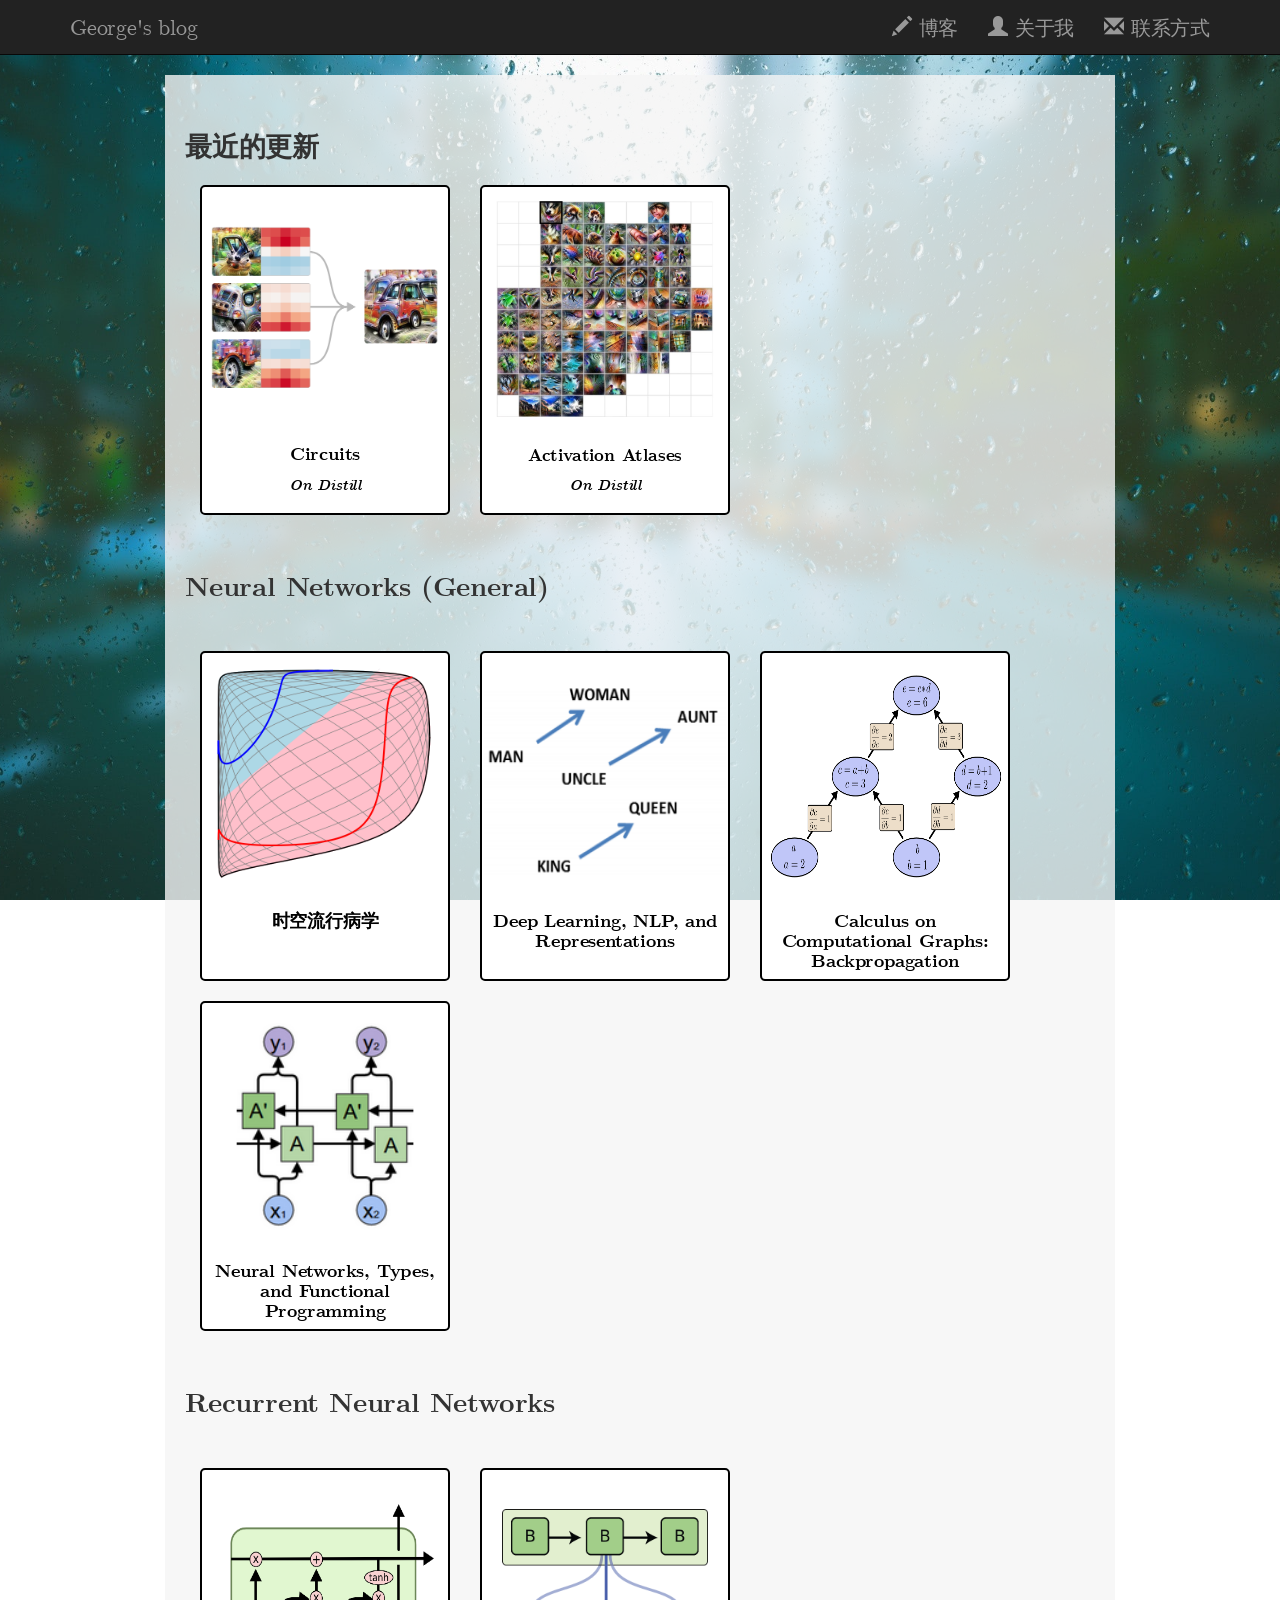
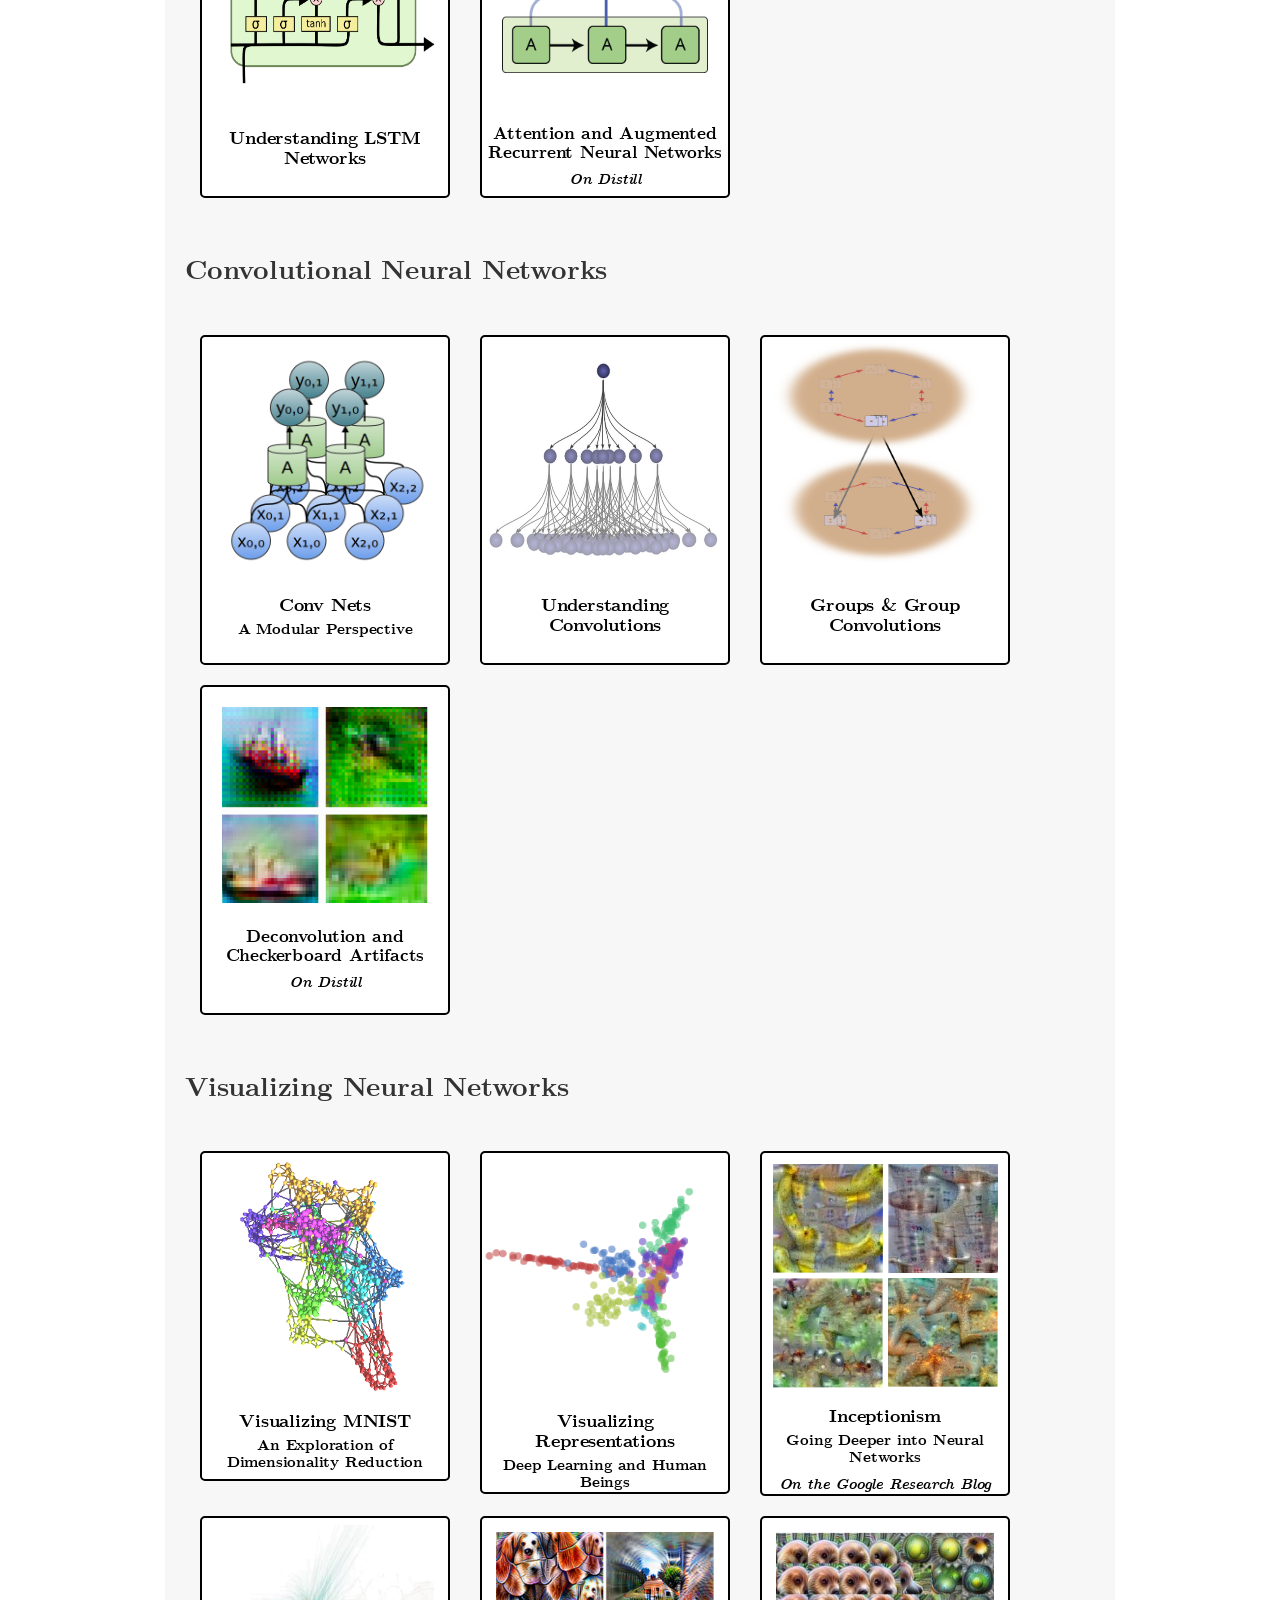
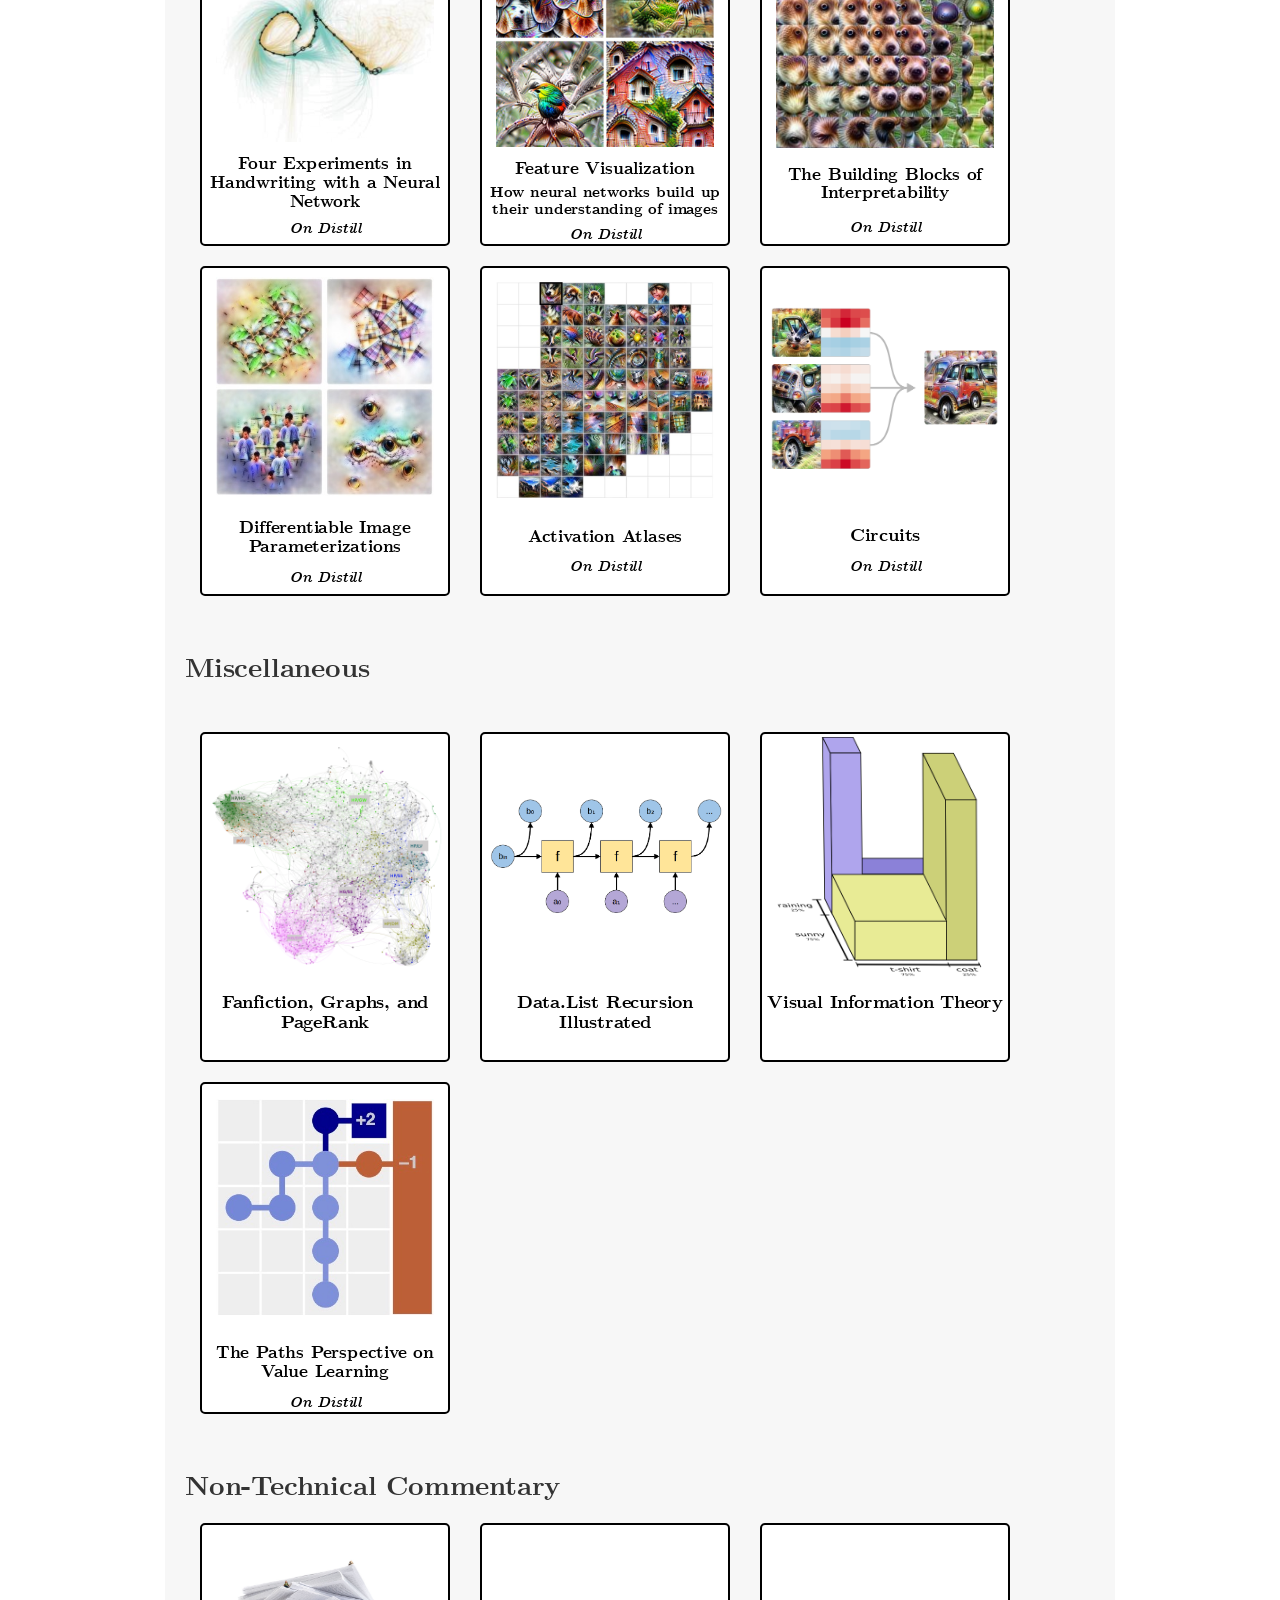
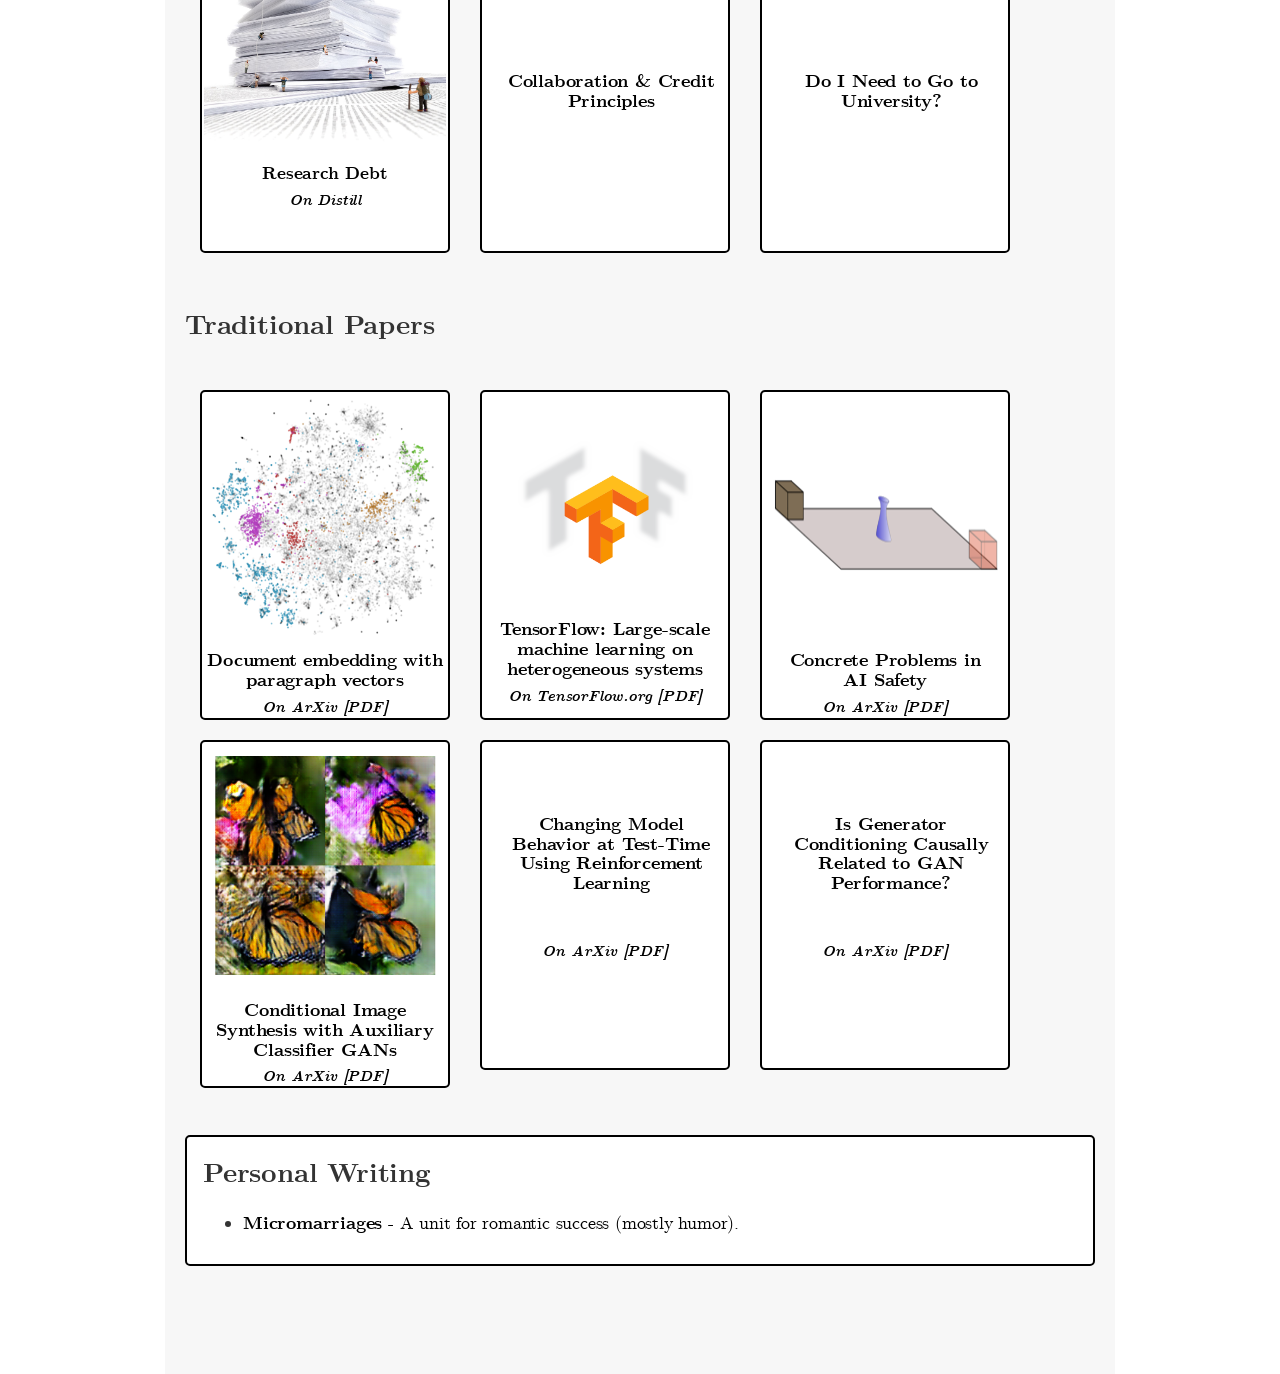
==== index.html @ d7d279f4 "init" ====
<?xml version="1.0" encoding="UTF-8" ?>
<!DOCTYPE html PUBLIC "-//W3C//DTD XHTML 1.0 Strict//EN" "http://www.w3.org/TR/xhtml1/DTD/xhtml1-strict.dtd">
<html xmlns="http://www.w3.org/1999/xhtml" xml:lang="en" lang="en">

    <head>
        <meta http-equiv="Content-Type" content="text/html; charset=UTF-8" />
        <title>Home - George's blog</title>

        <link rel="stylesheet" href="./fonts/Serif/cmun-serif.css" />
        <link rel="stylesheet" href="./fonts/Serif-Slanted/cmun-serif-slanted.css" />

        <!--BOOTSTRAP-->
        <link href="./bootstrap/css/bootstrap.min.css" rel="stylesheet">
        <!--mobile first-->
        <meta name="viewport" content="width=device-width, initial-scale=1.0">

        <!--removed html from url but still is html-->
        <meta http-equiv="Content-Type" content="text/html; charset=UTF-8" />

        <!--font awesome-->
        <link href="//netdna.bootstrapcdn.com/font-awesome/4.0.3/css/font-awesome.css" rel="stylesheet">

        <!--fonts: allan & cardo-->
        <link href="http://fonts.googleapis.com/css?family=Droid+Serif" rel="stylesheet" type="text/css">
        <link href="http://fonts.googleapis.com/css?family=Droid+Sans" rel="stylesheet" type="text/css">

        <link href="./css/sticky-footer-navbar.css" rel="stylesheet">

        <link href="./css/default.css" rel="stylesheet">
        <link href="./css/index.css" rel="stylesheet">

        <link href="./css/inlineDisqussions.css" rel="stylesheet">

        <!--Highlight-->
        <link href="./highlight/styles/github.css" rel="stylesheet">

        <link href="./favicon.ico" rel="shortcut icon" />

<script>
  (function(i,s,o,g,r,a,m){i['GoogleAnalyticsObject']=r;i[r]=i[r]||function(){
  (i[r].q=i[r].q||[]).push(arguments)},i[r].l=1*new Date();a=s.createElement(o),
  m=s.getElementsByTagName(o)[0];a.async=1;a.src=g;m.parentNode.insertBefore(a,m)
  })(window,document,'script','//www.google-analytics.com/analytics.js','ga');

  ga('create', 'UA-49811703-1', 'gxiu.github.io');
  ga('require', 'linkid', 'linkid.js');
  ga('require', 'displayfeatures');
  ga('send', 'pageview');

</script>


        <script type="text/javascript" src="http://cdn.mathjax.org/mathjax/latest/MathJax.js?config=TeX-AMS-MML_HTMLorMML"></script>

    </head>

    <body>
        <div id="wrap">
            <nav class="navbar navbar-inverse navbar-static-top" role="navigation">
                <div class="container">
                    <!--Toggle header for mobile-->
                    <div class="navbar-header">
                        <button type="button" class="navbar-toggle" data-toggle="collapse" data-target=".navbar-collapse">
                            <span class="sr-only">Toggle navigation</span>
                            <span class="icon-bar"></span>
                            <span class="icon-bar"></span>
                            <span class="icon-bar"></span>
                        </button>
                        <a class="navbar-brand active" href="./" id="home">George's blog</a>
                    </div>
                    <!--normal header-->
                    <div class="navbar-collapse collapse">
                        <ul class="nav navbar-nav navbar-right">
                            <li><a href="./"><span class="glyphicon glyphicon-pencil"></span>  博客</a></li>
                            <li><a href="./about.html"><span class="glyphicon glyphicon-user"></span>  关于我</a></li>
                            <li><a href="./contact.html"><span class="glyphicon glyphicon-envelope"></span>  联系方式</a></li>
                        </ul>
                    </div><!--/.nav-collapse -->
                </div>
            </nav>


            <div class="container">
                <div class="col-sm-10 col-sm-offset-1" id="indexwrapper">


<style>
</style>


<h2>最近的更新</h2>

<a href="https://distill.pub/2020/circuits/zoom-in/">
    <div class="post">
    <img style="width:94%; height: 94%; margin-left: 3%; margin-top: 15%; margin-bottom: 15%;" src="images/post-covers/circuits.png">
    <h3 style="margin-top:16px; font-size:100%;">Circuits</h3>
    <h4 style="margin-top:12px;"><i>On Distill</i></h4>
    </div>
</a>

<a href="https://distill.pub/2019/activation-atlas/">
    <div class="post">
    <img style="width:90%; height: 90%; margin-left: 5%; margin-top: 5%; margin-bottom: 5%;" src="images/post-covers/atlas.png">
    <h3 style="margin-top:16px; font-size:95%;">Activation Atlases</h3>
    <h4 style="margin-top:12px;"><i>On Distill</i></h4>
    </div>
</a>


<br style="clear:left;">

<h2>Neural Networks (General)</h2>

<br>

<a href="posts/2014-03-NN-Manifolds-Topology/">
<div class="post">
<img src="images/post-covers/topology.png">
<h3>时空流行病学</h3>
</div>
</a>

<a href="posts/2014-07-NLP-RNNs-Representations/">
<div class="post">
<img style="padding-top: 30px; padding-bottom:15px;" src="posts/2014-07-NLP-RNNs-Representations/img/Mikolov-GenderVecs.png">
<h3>Deep Learning, NLP, and Representations</h3>
</div>
</a>

<a href="posts/2015-08-Backprop/">
<div class="post">
<img style="padding:5px; padding-top: 20px; padding-bottom:20px;" src="images/post-covers/backprop.png">
<h3>Calculus on Computational Graphs: Backpropagation</h3>
</div>
</a>

<a href="posts/2015-09-NN-Types-FP/">
<div class="post">
<img  src="images/post-covers/nn_fp.png">
<h3>Neural Networks, Types, and Functional Programming</h3>
</div>
</a>

<br style="clear:left;">



<h2>Recurrent Neural Networks</h2>

<br>

<a href="posts/2015-08-Understanding-LSTMs/">
<div class="post">
<img style="padding-top: 10px; padding-bottom:10px;"  src="images/post-covers/lstm.png">
<h3>Understanding LSTM Networks</h3>
</div>
</a>

<a href="http://distill.pub/2016/augmented-rnns/">
<div class="post">
<img style="width:85%; height: 85%; margin-left: 7.5%; margin-top: 15%; margin-bottom: 21%;" src="images/post-covers/attention.png">
<h3 style="margin-top:0px; font-size:95%;">Attention and Augmented Recurrent Neural Networks</h3>
<h4 style="margin-top:8px;"><i>On Distill</i></h4>
</div>
</a>

<br style="clear:left;">



<h2>Convolutional Neural Networks</h2>

<br>

<a href="posts/2014-07-Conv-Nets-Modular/">
<div class="post">
<img style="padding: 8px;" src="posts/2014-07-Conv-Nets-Modular/img/fig.png">
<h3>Conv Nets</h3> <h4>A Modular Perspective</h4>
</div>
</a>

<a href="posts/2014-07-Understanding-Convolutions/">
<div class="post">
<img style="padding: 3px; padding-top: 25px; padding-bottom:25px;"  src="posts/2014-07-Understanding-Convolutions/img/fig.png">
<h3>Understanding Convolutions</h3>
</div>
</a>


<a href="posts/2014-12-Groups-Convolution/">
<div class="post">
<img src="posts/2014-12-Groups-Convolution/img/fig.png">
<h3>Groups &amp; Group Convolutions</h3>
</div>
</a>

<a href="http://distill.pub/2016/deconv-checkerboard/">
<div class="post">
<img style="width:85%; height: 85%; margin-left: 7.5%; margin-top: 7.5%; margin-bottom: 10%;" src="images/post-covers/upsample.png">
<h3 style="margin-top:0px; font-size:95%;">Deconvolution and Checkerboard Artifacts</h3>
<h4 style="margin-top:8px;"><i>On Distill</i></h4>
</div>
</a>

<br style="clear:left;">


<h2>Visualizing Neural Networks</h2>

<br>

<a href="posts/2014-10-Visualizing-MNIST/">
<div class="post">
<img src="posts/2014-10-Visualizing-MNIST/img/fig.png">
<h3>Visualizing MNIST</h3>
<h4>An Exploration of Dimensionality Reduction</h4>
</div>
</a>

<a href="posts/2015-01-Visualizing-Representations/">
<div class="post">
<img src="posts/2015-01-Visualizing-Representations/img/fig.png">
<h3>Visualizing Representations</h3>
<h4>Deep Learning and Human Beings</h4>
</div>
</a>

<a href="http://googleresearch.blogspot.com/2015/06/inceptionism-going-deeper-into-neural.html">
<div class="post">
<img src="images/post-covers/inceptionism.png">
<h3 style="margin-top:0px;">Inceptionism</h3>
<h4>Going Deeper into Neural Networks</h4>
<h4 style="margin-top:10px;"><i>On the Google Research Blog</i></h4>
</div>
</a>

<a href="https://distill.pub/2016/handwriting/">
<div class="post">
<img style="width:90%; height: 85%; margin-left: 5%; margin-top: 2%; margin-bottom: 5%;" src="images/post-covers/handwriting.png">
<h3 style="margin-top:0px; font-size:95%;">Four Experiments in Handwriting with a Neural Network</h3>
<h4 style="margin-top:8px;"><i>On Distill</i></h4>
</div>
</a>

<a href="https://distill.pub/2017/feature-visualization/">
<div class="post">
<img style="width:90%; height: 90%; margin-left: 5%; margin-top: 5%; margin-bottom: 5%;" src="images/post-covers/feature-visualization.png">
<h3 style="margin-top:0px; font-size:95%;">Feature Visualization</h3>
<h4>How neural networks build up their understanding of images</h4>
<h4 style="margin-top:8px;"><i>On Distill</i></h4>
</div>
</a>

<a href="https://distill.pub/2018/building-blocks/">
<div class="post">
<img style="width:90%; height: 90%; margin-left: 5%; margin-top: 5%; margin-bottom: 5%;" src="images/post-covers/building_blocks.png">
<h3 style="margin-top:4px; font-size:95%;">The Building Blocks of Interpretability</h3>
<h4 style="margin-top:16px;"><i>On Distill</i></h4>
</div>
</a>


<a href="https://distill.pub/2018/differentiable-parameterizations/">
    <div class="post">
    <img style="width:90%; height: 90%; margin-left: 5%; margin-top: 3%; margin-bottom: 3%;" src="images/post-covers/diffparams.jpg">
    <h3 style="margin-top:14px; font-size:95%;">Differentiable Image Parameterizations</h3>
    <h4 style="margin-top:12px;"><i>On Distill</i></h4>
    </div>
</a>

<a href="https://distill.pub/2019/activation-atlas/">
<div class="post">
<img style="width:90%; height: 90%; margin-left: 5%; margin-top: 5%; margin-bottom: 5%;" src="images/post-covers/atlas.png">
<h3 style="margin-top:16px; font-size:95%;">Activation Atlases</h3>
<h4 style="margin-top:12px;"><i>On Distill</i></h4>
</div>
</a>

<a href="https://distill.pub/2020/circuits/zoom-in/">
    <div class="post">
    <img style="width:94%; height: 94%; margin-left: 3%; margin-top: 15%; margin-bottom: 15%;" src="images/post-covers/circuits.png">
    <h3 style="margin-top:16px; font-size:100%;">Circuits</h3>
    <h4 style="margin-top:12px;"><i>On Distill</i></h4>
    </div>
</a>



<br style="clear:left;">

<h2>Miscellaneous</h2>

<br>
<!--
<a href="https://christopherolah.wordpress.com/2011/08/08/the-real-3d-mandelbrot-set/">
<div class="post">
<img src="images/post-covers/mandelbrot.png">
<h3>The Real 3D Mandelbrot Set</h3>
<h4 style="margin-top:10px;"><i>On my old blog</i></h4>
</div>
</a>
-->

<a href="posts/2014-07-FFN-Graphs-Vis/">
<div class="post">
<img src="posts/2014-07-FFN-Graphs-Vis/img/graph-HP-ships-labeled.png">
<h3>Fanfiction, Graphs, and PageRank</h3>
</div>
</a>

<a href="posts/2015-02-DataList-Illustrated/">
<div class="post">
<img src="images/post-covers/DataList.png">
<h3>Data.List Recursion Illustrated</h3>
</div>
</a>

<a href="posts/2015-09-Visual-Information/">
<div class="post">
<img src="images/post-covers/entropy.png">
<h3>Visual Information Theory</h3>
</div>
</a>


<a href="https://distill.pub/2019/paths-perspective-on-value-learning/">
    <div class="post">
    <img style="width:90%; height: 90%; margin-left: 5%; margin-top: 5%; margin-bottom: 5%;" src="images/post-covers/td-paths.jpg">
    <h3 style="margin-top:16px; font-size:95%;">The Paths Perspective on Value Learning</h3>
    <h4 style="margin-top:12px;"><i>On Distill</i></h4>
    </div>
</a>

<br style="clear:left;">

<h2>Non-Technical Commentary</h2>

<a href="https://distill.pub/2017/research-debt/">
<div class="post">
<img style="width:100%; height: 100%; margin-left: 0%; margin-top: 8%; margin-bottom: 8%;" src="images/post-covers/research-debt.png">
<h3 style="margin-top:0px; font-size:95%;">Research Debt</h3>
<h4 style="margin-top:8px;"><i>On Distill</i></h4>
</div>
</a>

<a href="posts/2019-05-Collaboration/">
<div class="post">
<h3 style="margin-top:60%; margin-bottom:20%; margin-left:10%; margin-right:5%;">Collaboration & Credit Principles</h3>
</div>
</a>

<a href="posts/2020-05-University/">
<div class="post">
<h3 style="margin-top:60%; margin-bottom:20%; margin-left:10%; margin-right:5%;">Do I Need to Go to University?</h3>
</div>
</a>

<br style="clear:left;">

<h2>Traditional Papers</h2>

<br>


<a href="https://arxiv.org/pdf/1507.07998.pdf">
<div class="post">
<img style="padding: 3%; padding-bottom: 0px;" src="images/post-covers/parvecs.png">
<h3>Document embedding with paragraph vectors</h3>
<h4 style="margin-top:8px;"><i>On ArXiv [PDF]</i></h4>
</div>
</a>

<a href="http://download.tensorflow.org/paper/whitepaper2015.pdf">
<div class="post">
<img style="padding-top: 20%; padding-bottom:15%; height:85%; width: 85%; margin-left: 7.5%;"  src="images/post-covers/tensorflow.png">
<h3>TensorFlow: Large-scale machine learning on heterogeneous systems</h3>
<h4 style="margin-top:8px;"><i>On TensorFlow.org [PDF]</i></h4>
</div>
</a>

<a href="https://arxiv.org/pdf/1606.06565.pdf">
<div class="post">
<img style="padding-top: 30%; padding-bottom:20%;"  src="images/post-covers/safety.png">
<h3>Concrete Problems in<br> AI Safety</h3>
<h4 style="margin-top:8px;"><i>On ArXiv [PDF]</i></h4>
</div>
</a>


<a href="https://arxiv.org/pdf/1610.09585.pdf">
<div class="post">
<img style="padding: 5%"  src="images/post-covers/acgan.png">
<h3>Conditional Image Synthesis with Auxiliary Classifier GANs</h3>
<h4 style="margin-top:8px;"><i>On ArXiv [PDF]</i></h4>
</div>
</a>


<a href="https://arxiv.org/pdf/1702.07780.pdf">
<div class="post">
<h3 style="margin-top:30%; margin-bottom:20%; margin-left:10%; margin-right:5%;">Changing Model Behavior at Test-Time Using Reinforcement Learning</h3>
<h4 style="margin-top:8px;"><i>On ArXiv [PDF]</i></h4>
</div>
</a>

<a href="https://arxiv.org/pdf/1802.08768.pdf">
<div class="post">
<h3 style="margin-top:30%; margin-bottom:20%; margin-left:10%; margin-right:5%;">Is Generator Conditioning Causally Related to GAN Performance?</h3>
<h4 style="margin-top:8px;"><i>On ArXiv [PDF]</i></h4>
</div>
</a>



<br style="clear:left;">



<br>

<div style="background: #FFF; border-radius: 5px; width: 100%; border: 2px solid black; padding: 16px;">
<h2 style="margin-top: 8px;">Personal Writing</h2>
<ul>
  <li><a href="personal/micromarriages/"><b>Micromarriages</b> - A unit for romantic success (mostly humor).</a></li>
</ul>

</div>

<br>
<br>

<!--<p style="font-weight: bold; font-size: 150%;"><a href="./archive.html">See the complete list of posts.</a> -->

<br>
<br>

                </div>
            </div>

    <!-- jQuery-->
    <script src="https://ajax.googleapis.com/ajax/libs/jquery/1.11.0/jquery.min.js"></script>
    <script src="http://code.jquery.com/jquery-1.10.1.min.js"></script>

    <script src="./bootstrap/js/bootstrap.min.js"></script>

    <script src="./highlight/highlight.pack.js"></script>
    <script>hljs.initHighlightingOnLoad();</script>

    <script src="./js/footnotes.js"></script>

    <script src="./js/inlineDisqussions.js"></script>

    <noscript>Enable JavaScript for footnotes, Disqus comments, and other cool stuff.</noscript>

    </body>

</html>
---- fonts/Serif/cmun-serif.css ----
@font-face{font-family:'CMS';src:url('cmunrm.eot');src:url('cmunrm.eot?#iefix') format('embedded-opentype'), url('cmunrm.woff') format('woff'), url('cmunrm.ttf') format('truetype'), url('cmunrm.svg#cmunrm') format('svg');font-weight:normal;font-style:normal}@font-face{font-family:'CMS';src:url('cmunbx.eot');src:url('cmunbx.eot?#iefix') format('embedded-opentype'), url('cmunbx.woff') format('woff'), url('cmunbx.ttf') format('truetype'), url('cmunbx.svg#cmunbx') format('svg');font-weight:bold;font-style:normal}@font-face{font-family:'CMS';src:url('cmunti.eot');src:url('cmunti.eot?#iefix') format('embedded-opentype'), url('cmunti.woff') format('woff'), url('cmunti.ttf') format('truetype'), url('cmunti.svg#cmunti') format('svg');font-weight:normal;font-style:italic}@font-face{font-family:'CMS';src:url('cmunbi.eot');src:url('cmunbi.eot?#iefix') format('embedded-opentype'), url('cmunbi.woff') format('woff'), url('cmunbi.ttf') format('truetype'), url('cmunbi.svg#cmunbi') format('svg');font-weight:bold;font-style:italic}
---- fonts/Serif-Slanted/cmun-serif-slanted.css ----
@font-face {
	font-family: 'CMSS';
	src: url('cmunsl.eot');
	src: url('cmunsl.eot?#iefix') format('embedded-opentype'),
		 url('cmunsl.woff') format('woff'),
		 url('cmunsl.ttf') format('truetype'),
		 url('cmunsl.svg#cmunsl') format('svg');
	font-weight: normal;
	font-style: normal;
}


@font-face {
	font-family: 'CMSS';
	src: url('cmunbl.eot');
	src: url('cmunbl.eot?#iefix') format('embedded-opentype'),
		 url('cmunbl.woff') format('woff'),
		 url('cmunbl.ttf') format('truetype'),
		 url('cmunbl.svg#cmunbl') format('svg');
	font-weight: bold;
	font-style: normal;
}
---- css/sticky-footer-navbar.css ----
html{position:relative;min-height:100%}body{margin-bottom:0px}#wrap{min-height:100%;height:auto;height:100%;margin:0 auto 0;padding:0 0 90px}#footer{position:absolute;left:0;bottom:0;width:100%;height:90px;background-color:rgb(245,245,245);font-family:'CMS', 'Droid Sans', Helvetica, Arial, sans-serif;font-size:90%;text-align:right}body > .container{padding:90px 15px 0}#footer > .container{padding:20px}code{font-size:80%}#home{margin-top:4px;font-size:22px}
---- css/default.css ----
body{font-family:'CMS', 'Droid Sans', Helvetica, Arial, sans-serif;font-size:18px;letter-spacing:-0.02rem;line-height:1.5;text-align:left}@media only screen and (min-width:768px){body{text-align:justify}}h1{font-family:'CMS', 'Droid Serif', Georgia, Times, serif;font-size:300%;line-height:65px;text-align:left}h2{font-size:150%;font-weight:bold;text-align:left;margin-top:40px;margin-bottom:20px}h3{font-size:115%;font-weight:bold;text-align:left;margin-top:30px;margin-bottom:20px}h4{font-weight:bold;text-align:left;margin-top:30px;margin-bottom:10px}div.info{color:#555;font-style:italic}#full-screen-background-image{z-index:-999;min-height:100%;min-width:1024px;width:100%;height:auto;position:fixed;top:0;left:0}blockquote{background:rgb(245,245,245) url("../images/quoteblock.png") no-repeat left top;font-family:'CMSS';margin-left:18px;font-size:18px;padding:6px 20px 6px 54px;-moz-border-radius:10px;-webkit-border-radius:10px;border-radius:10px}pre{margin-left:18px;-moz-border-radius:10px;-webkit-border-radius:10px;border-radius:10px;border:none;white-space:pre-wrap;white-space:-moz-pre-wrap !important;white-space:-pre-wrap;white-space:-o-pre-wrap;word-wrap:break-word}a:link{color:rgb(109,109,109)}a:visited{color:rgb(109,109,109)}a:hover{color:rgb(109,109,109)}a:active{color:rgb(109,109,109)}nav{font-size:20px}#footnotediv{font-size:90%;color:#5f5f5f;background-color:white;padding:3px 12px;border:1px solid #CDBBB5;box-shadow:#555 0 0 10px;-webkit-box-shadow:#555 0 0 10px;-moz-box-shadow:0 0 10px #555;text-align:left}.footnotes{text-align:left}.centerimgcontainer{width:350px;height:auto;margin:30px auto 0px;display:block}.bigcenterimgcontainer{width:70%;height:auto;margin:30px auto;display:block}.floatrightimgcontainer{width:200px;height:auto;margin:0px 0px 30px 30px;float:right}.spaceafterimg{display:block;height:12px}img{width:100%;height:auto;margin:10px auto}.caption{font-size:95%;text-align:center}.mathbox{width:100%;height:500px}iframe{border:none;overflow:hidden}

@page {
  margin: 2cm;
  margin-bottom:0.5cm;
  orphans: 3;
  widows: 3;
}

@page :first {
  margin-top: 6cm;
}

@page :left {
  margin-left: 4cm;
}

@page :right {
  margin-right: 4cm;
}

@media print {
  h1, h2, h3 {
    page-break-after: avoid;
  }
  body {
    text-align: justify;
    font-family: 'CMS', 'Droid Sans', Helvetica, Arial, sans-serif;
    font-size: 16px;
    line-height: 25px;
  }
  #footer {display: none;}
}
---- css/index.css ----
html, body{height:100%}body{background:url('../images/background.jpg') no-repeat center center fixed;-moz-background-size:cover;-webkit-background-size:cover;-o-background-size:cover;background-size:cover}#indexwrapper{background-color:rgba(245,245,245,.8);margin-bottom:-9999px;padding-bottom:9999px;padding-top:20px;padding-left:20px;padding-right:20px}.container{min-height:100%;overflow:hidden}a:link{color:black}a:visited{color:black}a:hover{color:black}a:active{color:black}.post{width:250px;min-height:330px;margin-bottom:20px;margin-left:15px;margin-right:15px;float:left;border:2px solid black;background-color:white;border-radius:5px}.post h3{margin:5px;font-size:100%;text-align:center}.post h4{margin:0px;font-size:85%;text-align:center}.post img{margin:0px;padding:2px;margin-bottom:10px;width:100%;height:245px}
---- css/inlineDisqussions.css ----
.disqussion{padding:5px 10px 10px;position:absolute;top:0;left:0;line-height:16px;font-size:13px;font-weight:bold;font-family:sans-serif;text-align:center;z-index:7}.disqussion a{opacity:0;display:block;overflow:hidden;width:20px;height:17px;color:white;text-decoration:none;cursor:pointer;background:#bbbbbb;-webkit-border-radius:2px;-moz-border-radius:2px;-ms-border-radius:2px;-o-border-radius:2px;border-radius:2px;-webkit-transition:all 0.5s;-moz-transition:all 0.5s;-o-transition:all 0.5s;transition:all 0.5s}.disqussion a.has-comments{opacity:.8}.disqussion-contain:hover .disqussion a{opacity:1}.disqussion a:after{border-left:7px solid transparent;border-top:7px solid #bbbbbb;left:19px;top:22px;height:0;width:0;display:block;content:" ";position:absolute;-webkit-transition:all 0.5s;-moz-transition:all 0.5s;-o-transition:all 0.5s;transition:all 0.5s}.disqussion:hover a, .disqussion.hovered a{opacity:1;background:rgb(51,51,51)}.disqussion:hover a:after, .disqussion.hovered a:after{border-top-color:rgb(51,51,51)}#disqussions_wrapper{position:absolute;top:0;left:0}#disqus_thread.positioned{position:absolute;top:0;left:0;opacity:0.95;padding:5px 15px 0 15px;margin-left:-20px;margin-top:-100px;-webkit-box-sizing:border-box;-moz-box-sizing:border-box;box-sizing:border-box;border:1px solid #CDBBB5;box-shadow:#555 0 0 10px;-webkit-box-shadow:#555 0 0 10px;-moz-box-shadow:0 0 10px #555}.disqussion-highlight #disqus_thread.positioned{background:#fff;z-index:9}#disqussions_overlay{position:fixed;top:0;left:0;right:0;bottom:0;background:rgba(0, 0, 0, 0.5);z-index:8;display:none}.disqussion-highlighted{position:relative;background:#fff;z-index:9;padding:10px;border:1px solid #CDBBB5;box-shadow:#555 0 0 10px;-webkit-box-shadow:#555 0 0 10px;-moz-box-shadow:0 0 10px #555}
---- highlight/styles/github.css ----
.hljs{display:block;padding:0.5em;color:#333;background:#f8f8f8}.hljs-comment, .hljs-template_comment, .diff .hljs-header, .hljs-javadoc{color:#998;font-style:italic}.hljs-keyword, .css .rule .hljs-keyword, .hljs-winutils, .javascript .hljs-title, .nginx .hljs-title, .hljs-subst, .hljs-request, .hljs-status{color:#333;font-weight:bold}.hljs-number, .hljs-hexcolor, .ruby .hljs-constant{color:#099}.hljs-string, .hljs-tag .hljs-value, .hljs-phpdoc, .tex .hljs-formula{color:#d14}.hljs-title, .hljs-id, .coffeescript .hljs-params, .scss .hljs-preprocessor{color:#900;font-weight:bold}.javascript .hljs-title, .lisp .hljs-title, .clojure .hljs-title, .hljs-subst{font-weight:normal}.hljs-class .hljs-title, .haskell .hljs-type, .vhdl .hljs-literal, .tex .hljs-command{color:#458;font-weight:bold}.hljs-tag, .hljs-tag .hljs-title, .hljs-rules .hljs-property, .django .hljs-tag .hljs-keyword{color:#000080;font-weight:normal}.hljs-attribute, .hljs-variable, .lisp .hljs-body{color:#008080}.hljs-regexp{color:#009926}.hljs-symbol, .ruby .hljs-symbol .hljs-string, .lisp .hljs-keyword, .tex .hljs-special, .hljs-prompt{color:#990073}.hljs-built_in, .lisp .hljs-title, .clojure .hljs-built_in{color:#0086b3}.hljs-preprocessor, .hljs-pragma, .hljs-pi, .hljs-doctype, .hljs-shebang, .hljs-cdata{color:#999;font-weight:bold}.hljs-deletion{background:#fdd}.hljs-addition{background:#dfd}.diff .hljs-change{background:#0086b3}.hljs-chunk{color:#aaa}
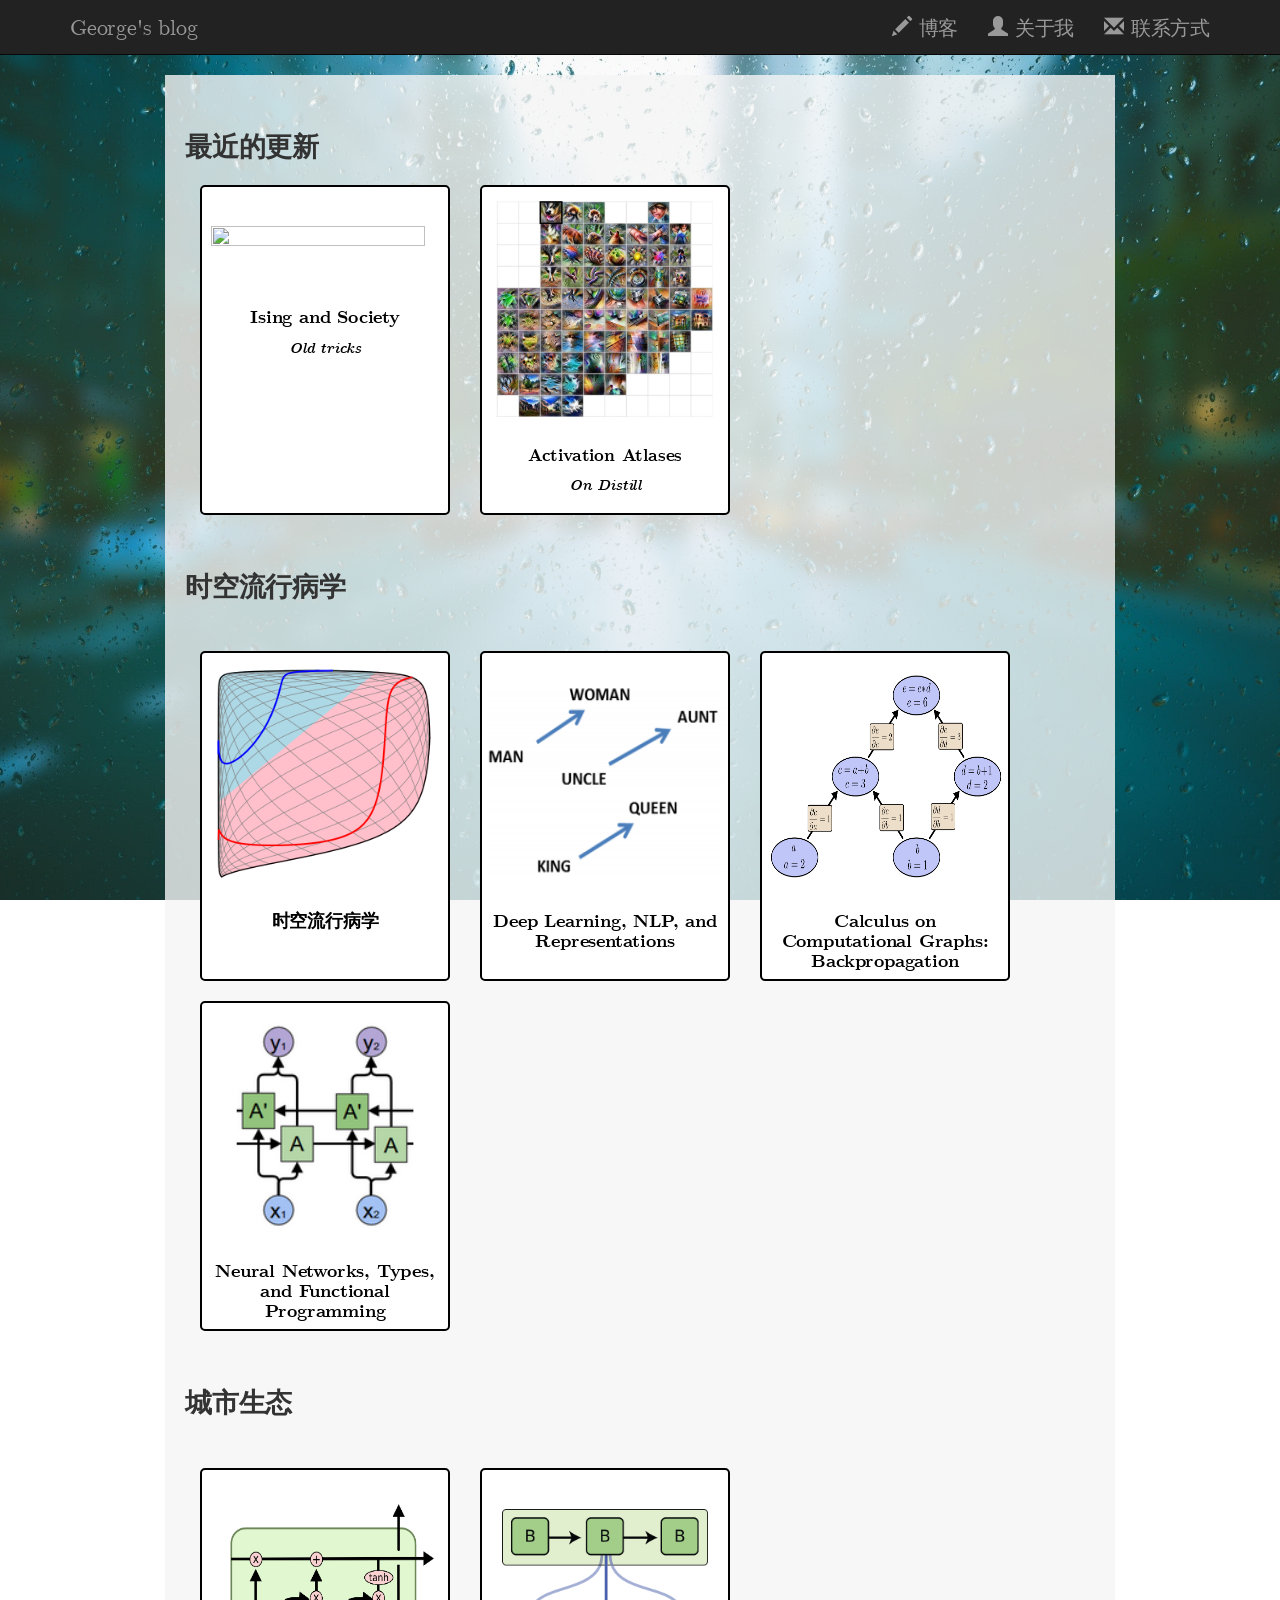
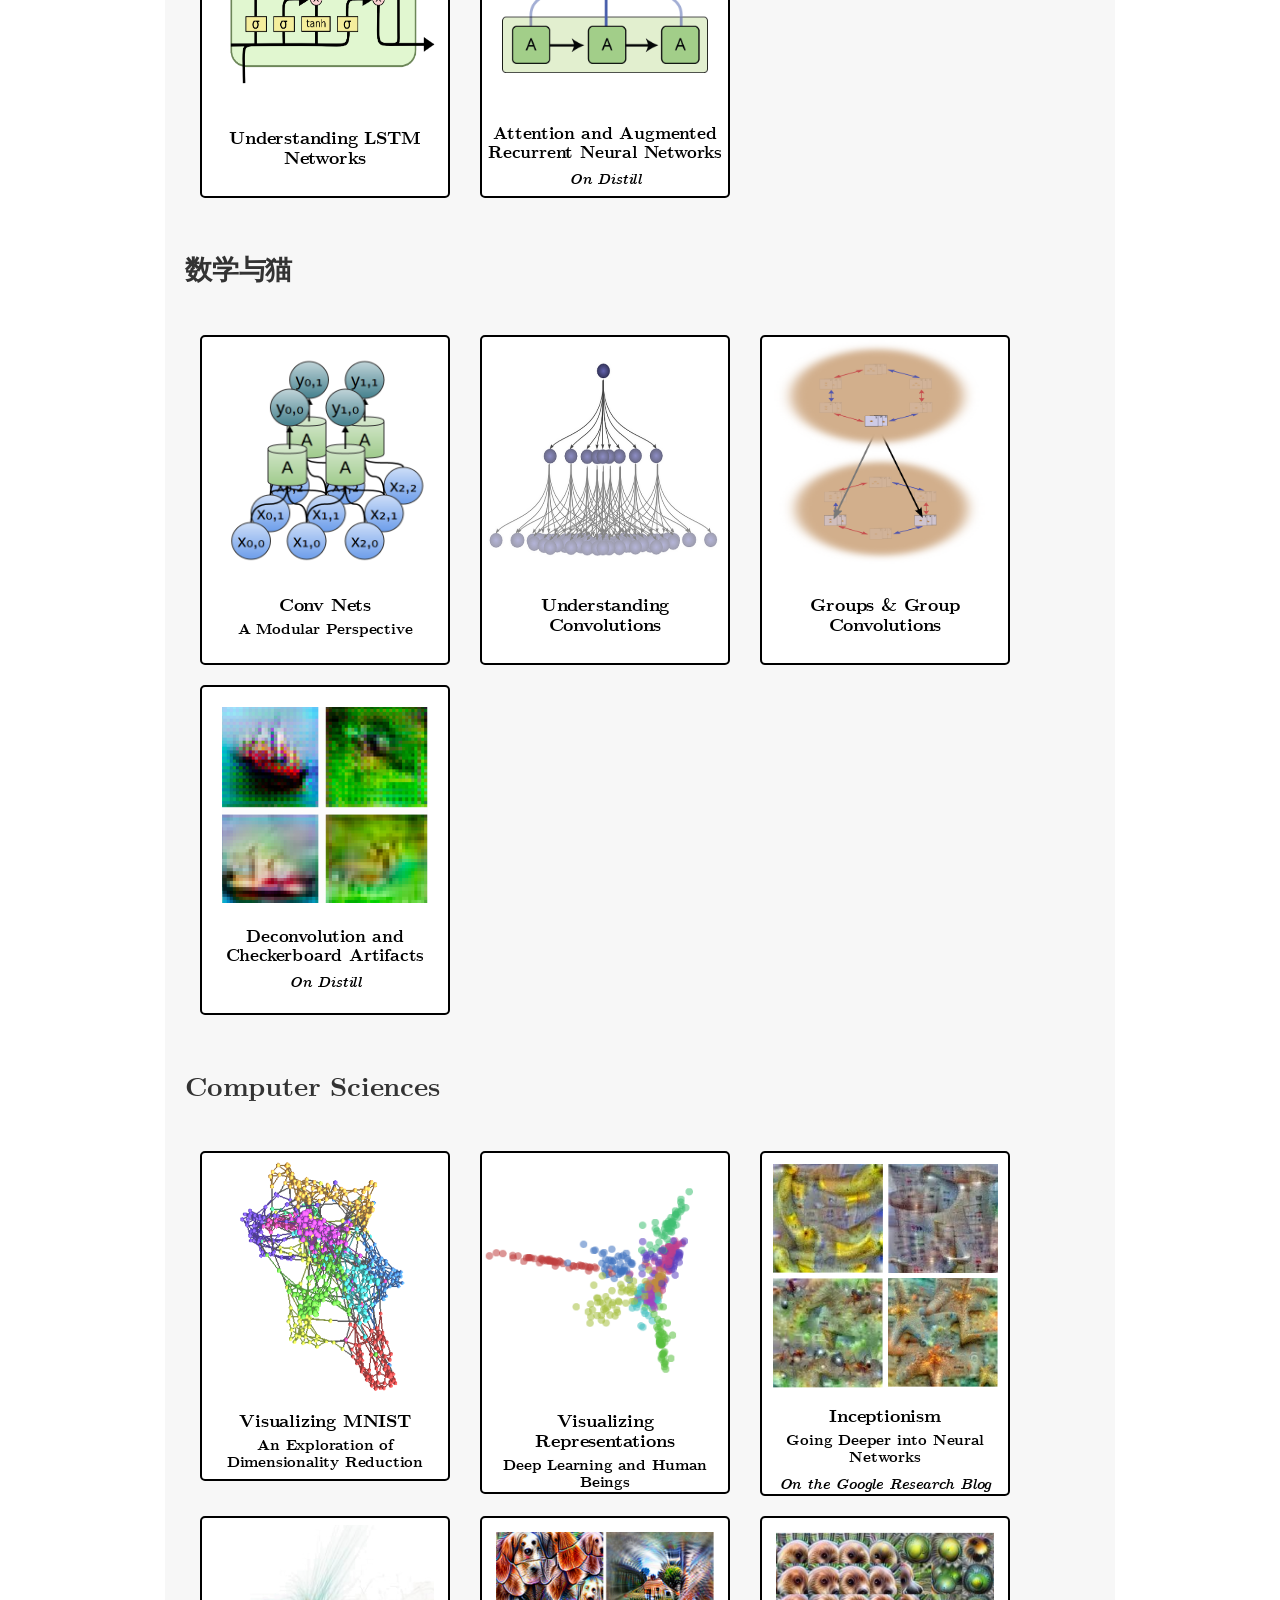
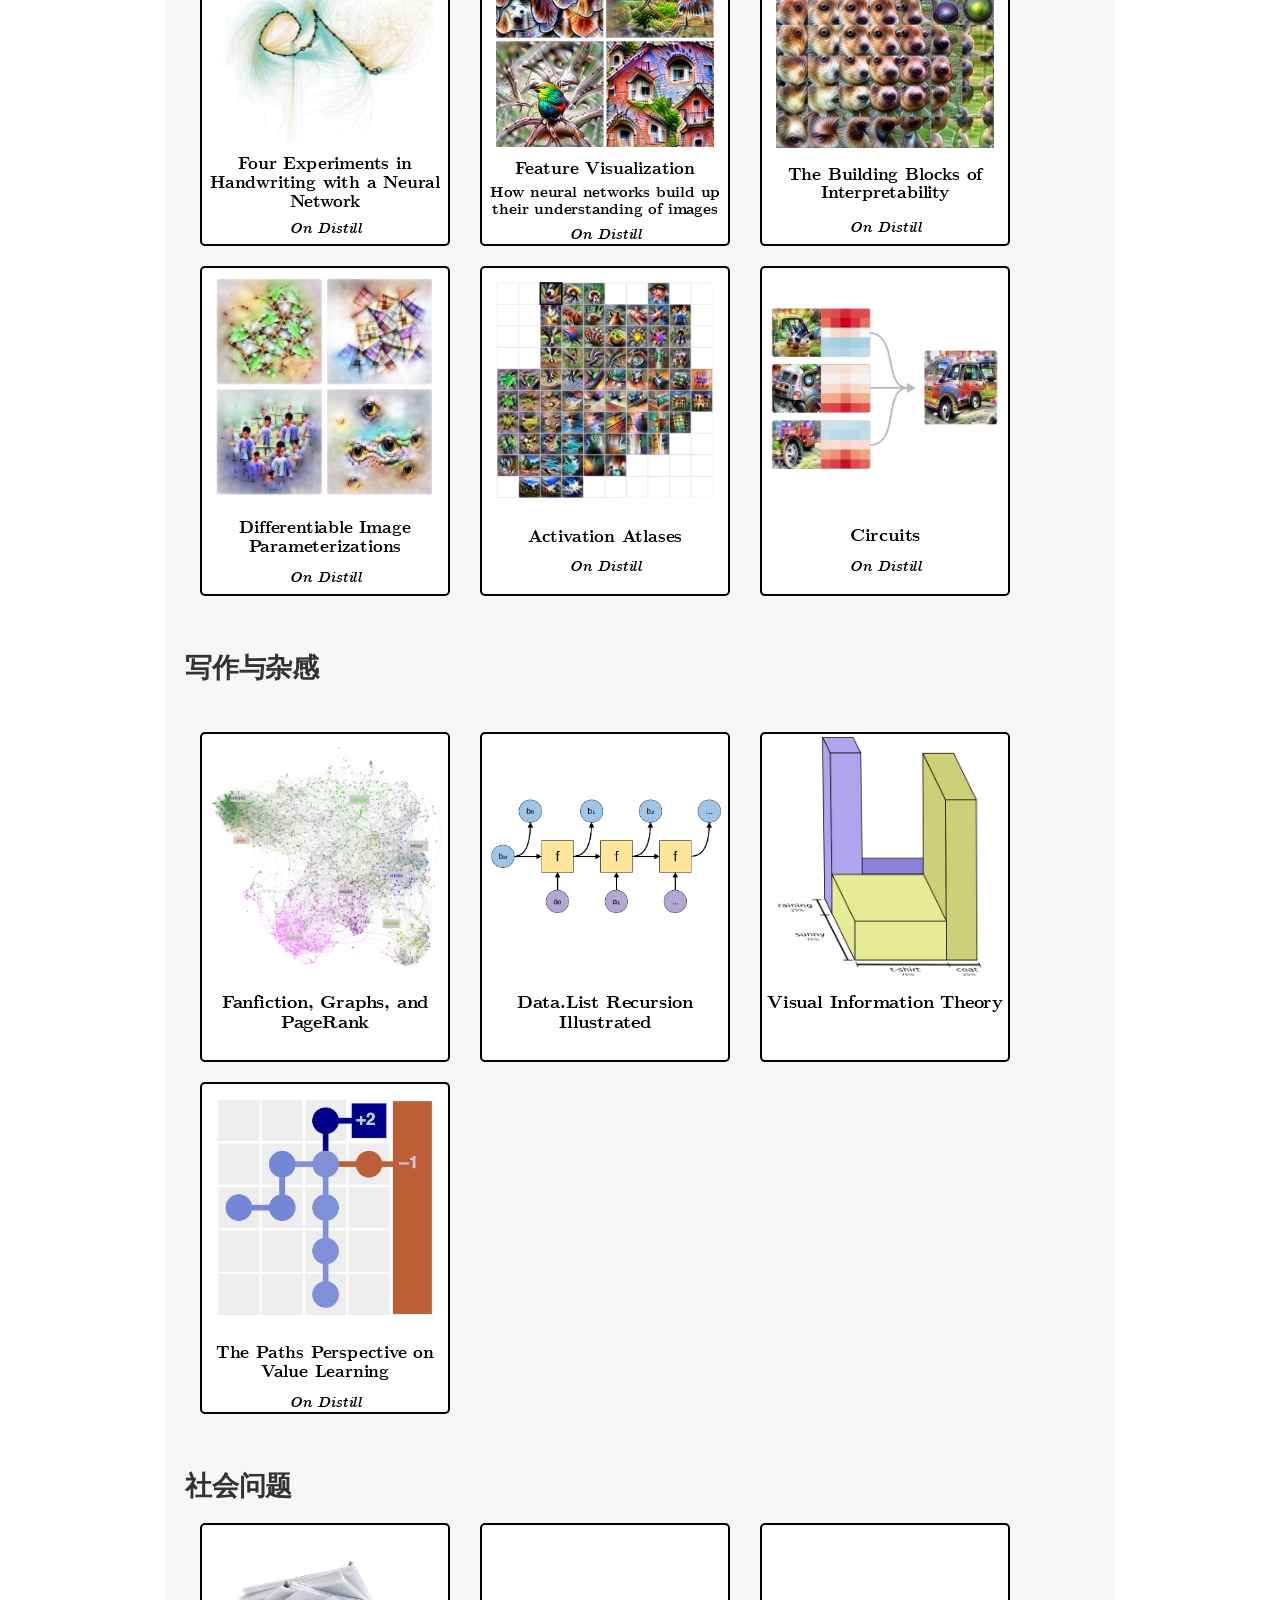
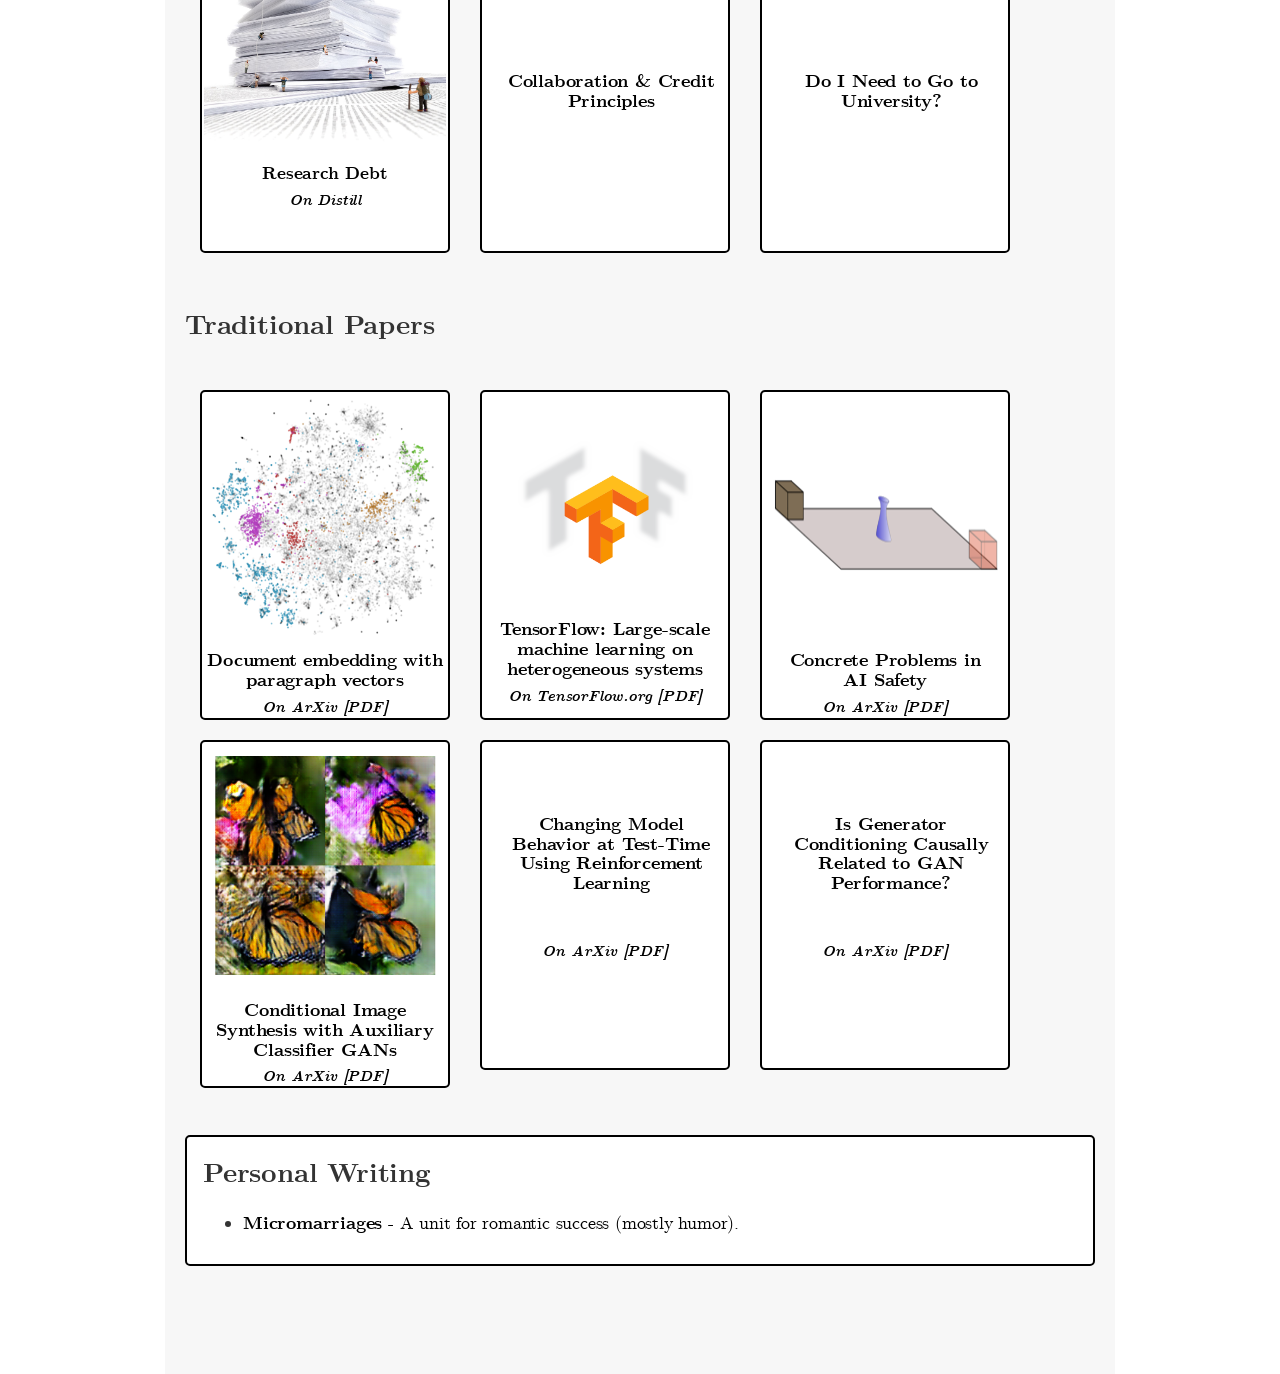
==== commit 7afc3595: "Ising Model" ====
--- a/index.html
+++ b/index.html
@@ -90,6 +90,192 @@
 
 <h2>最近的更新</h2>
 
+<a href="posts/2020-02-09-Ising模型与社会现象/">
+    <div class="post">
+    <img style="width:94%; height: 94%; margin-left: 3%; margin-top: 15%; margin-bottom: 15%;" src="https://www.mathworks.com/matlabcentral/mlc-downloads/downloads/submissions/62194/versions/4/screenshot.png">
+    <h3 style="margin-top:16px; font-size:100%;">Ising and Society</h3>
+    <h4 style="margin-top:12px;"><i>Old tricks</i></h4>
+    </div>
+</a>
+
+<a href="https://distill.pub/2019/activation-atlas/">
+    <div class="post">
+    <img style="width:90%; height: 90%; margin-left: 5%; margin-top: 5%; margin-bottom: 5%;" src="images/post-covers/atlas.png">
+    <h3 style="margin-top:16px; font-size:95%;">Activation Atlases</h3>
+    <h4 style="margin-top:12px;"><i>On Distill</i></h4>
+    </div>
+</a>
+
+
+<br style="clear:left;">
+
+<h2>时空流行病学</h2>
+
+<br>
+
+<a href="posts/2014-03-NN-Manifolds-Topology/">
+<div class="post">
+<img src="images/post-covers/topology.png">
+<h3>时空流行病学</h3>
+</div>
+</a>
+
+<a href="posts/2014-07-NLP-RNNs-Representations/">
+<div class="post">
+<img style="padding-top: 30px; padding-bottom:15px;" src="posts/2014-07-NLP-RNNs-Representations/img/Mikolov-GenderVecs.png">
+<h3>Deep Learning, NLP, and Representations</h3>
+</div>
+</a>
+
+<a href="posts/2015-08-Backprop/">
+<div class="post">
+<img style="padding:5px; padding-top: 20px; padding-bottom:20px;" src="images/post-covers/backprop.png">
+<h3>Calculus on Computational Graphs: Backpropagation</h3>
+</div>
+</a>
+
+<a href="posts/2015-09-NN-Types-FP/">
+<div class="post">
+<img  src="images/post-covers/nn_fp.png">
+<h3>Neural Networks, Types, and Functional Programming</h3>
+</div>
+</a>
+
+<br style="clear:left;">
+
+
+
+<h2>城市生态</h2>
+
+<br>
+
+<a href="posts/2015-08-Understanding-LSTMs/">
+<div class="post">
+<img style="padding-top: 10px; padding-bottom:10px;"  src="images/post-covers/lstm.png">
+<h3>Understanding LSTM Networks</h3>
+</div>
+</a>
+
+<a href="http://distill.pub/2016/augmented-rnns/">
+<div class="post">
+<img style="width:85%; height: 85%; margin-left: 7.5%; margin-top: 15%; margin-bottom: 21%;" src="images/post-covers/attention.png">
+<h3 style="margin-top:0px; font-size:95%;">Attention and Augmented Recurrent Neural Networks</h3>
+<h4 style="margin-top:8px;"><i>On Distill</i></h4>
+</div>
+</a>
+
+<br style="clear:left;">
+
+
+
+<h2>数学与猫</h2>
+
+<br>
+
+<a href="posts/2014-07-Conv-Nets-Modular/">
+<div class="post">
+<img style="padding: 8px;" src="posts/2014-07-Conv-Nets-Modular/img/fig.png">
+<h3>Conv Nets</h3> <h4>A Modular Perspective</h4>
+</div>
+</a>
+
+<a href="posts/2014-07-Understanding-Convolutions/">
+<div class="post">
+<img style="padding: 3px; padding-top: 25px; padding-bottom:25px;"  src="posts/2014-07-Understanding-Convolutions/img/fig.png">
+<h3>Understanding Convolutions</h3>
+</div>
+</a>
+
+
+<a href="posts/2014-12-Groups-Convolution/">
+<div class="post">
+<img src="posts/2014-12-Groups-Convolution/img/fig.png">
+<h3>Groups &amp; Group Convolutions</h3>
+</div>
+</a>
+
+<a href="http://distill.pub/2016/deconv-checkerboard/">
+<div class="post">
+<img style="width:85%; height: 85%; margin-left: 7.5%; margin-top: 7.5%; margin-bottom: 10%;" src="images/post-covers/upsample.png">
+<h3 style="margin-top:0px; font-size:95%;">Deconvolution and Checkerboard Artifacts</h3>
+<h4 style="margin-top:8px;"><i>On Distill</i></h4>
+</div>
+</a>
+
+<br style="clear:left;">
+
+
+<h2>Computer Sciences</h2>
+
+<br>
+
+<a href="posts/2014-10-Visualizing-MNIST/">
+<div class="post">
+<img src="posts/2014-10-Visualizing-MNIST/img/fig.png">
+<h3>Visualizing MNIST</h3>
+<h4>An Exploration of Dimensionality Reduction</h4>
+</div>
+</a>
+
+<a href="posts/2015-01-Visualizing-Representations/">
+<div class="post">
+<img src="posts/2015-01-Visualizing-Representations/img/fig.png">
+<h3>Visualizing Representations</h3>
+<h4>Deep Learning and Human Beings</h4>
+</div>
+</a>
+
+<a href="http://googleresearch.blogspot.com/2015/06/inceptionism-going-deeper-into-neural.html">
+<div class="post">
+<img src="images/post-covers/inceptionism.png">
+<h3 style="margin-top:0px;">Inceptionism</h3>
+<h4>Going Deeper into Neural Networks</h4>
+<h4 style="margin-top:10px;"><i>On the Google Research Blog</i></h4>
+</div>
+</a>
+
+<a href="https://distill.pub/2016/handwriting/">
+<div class="post">
+<img style="width:90%; height: 85%; margin-left: 5%; margin-top: 2%; margin-bottom: 5%;" src="images/post-covers/handwriting.png">
+<h3 style="margin-top:0px; font-size:95%;">Four Experiments in Handwriting with a Neural Network</h3>
+<h4 style="margin-top:8px;"><i>On Distill</i></h4>
+</div>
+</a>
+
+<a href="https://distill.pub/2017/feature-visualization/">
+<div class="post">
+<img style="width:90%; height: 90%; margin-left: 5%; margin-top: 5%; margin-bottom: 5%;" src="images/post-covers/feature-visualization.png">
+<h3 style="margin-top:0px; font-size:95%;">Feature Visualization</h3>
+<h4>How neural networks build up their understanding of images</h4>
+<h4 style="margin-top:8px;"><i>On Distill</i></h4>
+</div>
+</a>
+
+<a href="https://distill.pub/2018/building-blocks/">
+<div class="post">
+<img style="width:90%; height: 90%; margin-left: 5%; margin-top: 5%; margin-bottom: 5%;" src="images/post-covers/building_blocks.png">
+<h3 style="margin-top:4px; font-size:95%;">The Building Blocks of Interpretability</h3>
+<h4 style="margin-top:16px;"><i>On Distill</i></h4>
+</div>
+</a>
+
+
+<a href="https://distill.pub/2018/differentiable-parameterizations/">
+    <div class="post">
+    <img style="width:90%; height: 90%; margin-left: 5%; margin-top: 3%; margin-bottom: 3%;" src="images/post-covers/diffparams.jpg">
+    <h3 style="margin-top:14px; font-size:95%;">Differentiable Image Parameterizations</h3>
+    <h4 style="margin-top:12px;"><i>On Distill</i></h4>
+    </div>
+</a>
+
+<a href="https://distill.pub/2019/activation-atlas/">
+<div class="post">
+<img style="width:90%; height: 90%; margin-left: 5%; margin-top: 5%; margin-bottom: 5%;" src="images/post-covers/atlas.png">
+<h3 style="margin-top:16px; font-size:95%;">Activation Atlases</h3>
+<h4 style="margin-top:12px;"><i>On Distill</i></h4>
+</div>
+</a>
+
 <a href="https://distill.pub/2020/circuits/zoom-in/">
     <div class="post">
     <img style="width:94%; height: 94%; margin-left: 3%; margin-top: 15%; margin-bottom: 15%;" src="images/post-covers/circuits.png">
@@ -98,197 +284,11 @@
     </div>
 </a>
 
-<a href="https://distill.pub/2019/activation-atlas/">
-    <div class="post">
-    <img style="width:90%; height: 90%; margin-left: 5%; margin-top: 5%; margin-bottom: 5%;" src="images/post-covers/atlas.png">
-    <h3 style="margin-top:16px; font-size:95%;">Activation Atlases</h3>
-    <h4 style="margin-top:12px;"><i>On Distill</i></h4>
-    </div>
-</a>
-
-
-<br style="clear:left;">
-
-<h2>Neural Networks (General)</h2>
-
-<br>
-
-<a href="posts/2014-03-NN-Manifolds-Topology/">
-<div class="post">
-<img src="images/post-covers/topology.png">
-<h3>时空流行病学</h3>
-</div>
-</a>
-
-<a href="posts/2014-07-NLP-RNNs-Representations/">
-<div class="post">
-<img style="padding-top: 30px; padding-bottom:15px;" src="posts/2014-07-NLP-RNNs-Representations/img/Mikolov-GenderVecs.png">
-<h3>Deep Learning, NLP, and Representations</h3>
-</div>
-</a>
-
-<a href="posts/2015-08-Backprop/">
-<div class="post">
-<img style="padding:5px; padding-top: 20px; padding-bottom:20px;" src="images/post-covers/backprop.png">
-<h3>Calculus on Computational Graphs: Backpropagation</h3>
-</div>
-</a>
-
-<a href="posts/2015-09-NN-Types-FP/">
-<div class="post">
-<img  src="images/post-covers/nn_fp.png">
-<h3>Neural Networks, Types, and Functional Programming</h3>
-</div>
-</a>
-
-<br style="clear:left;">
-
-
-
-<h2>Recurrent Neural Networks</h2>
-
-<br>
-
-<a href="posts/2015-08-Understanding-LSTMs/">
-<div class="post">
-<img style="padding-top: 10px; padding-bottom:10px;"  src="images/post-covers/lstm.png">
-<h3>Understanding LSTM Networks</h3>
-</div>
-</a>
-
-<a href="http://distill.pub/2016/augmented-rnns/">
-<div class="post">
-<img style="width:85%; height: 85%; margin-left: 7.5%; margin-top: 15%; margin-bottom: 21%;" src="images/post-covers/attention.png">
-<h3 style="margin-top:0px; font-size:95%;">Attention and Augmented Recurrent Neural Networks</h3>
-<h4 style="margin-top:8px;"><i>On Distill</i></h4>
-</div>
-</a>
-
-<br style="clear:left;">
-
-
-
-<h2>Convolutional Neural Networks</h2>
-
-<br>
-
-<a href="posts/2014-07-Conv-Nets-Modular/">
-<div class="post">
-<img style="padding: 8px;" src="posts/2014-07-Conv-Nets-Modular/img/fig.png">
-<h3>Conv Nets</h3> <h4>A Modular Perspective</h4>
-</div>
-</a>
-
-<a href="posts/2014-07-Understanding-Convolutions/">
-<div class="post">
-<img style="padding: 3px; padding-top: 25px; padding-bottom:25px;"  src="posts/2014-07-Understanding-Convolutions/img/fig.png">
-<h3>Understanding Convolutions</h3>
-</div>
-</a>
-
-
-<a href="posts/2014-12-Groups-Convolution/">
-<div class="post">
-<img src="posts/2014-12-Groups-Convolution/img/fig.png">
-<h3>Groups &amp; Group Convolutions</h3>
-</div>
-</a>
-
-<a href="http://distill.pub/2016/deconv-checkerboard/">
-<div class="post">
-<img style="width:85%; height: 85%; margin-left: 7.5%; margin-top: 7.5%; margin-bottom: 10%;" src="images/post-covers/upsample.png">
-<h3 style="margin-top:0px; font-size:95%;">Deconvolution and Checkerboard Artifacts</h3>
-<h4 style="margin-top:8px;"><i>On Distill</i></h4>
-</div>
-</a>
-
-<br style="clear:left;">
-
-
-<h2>Visualizing Neural Networks</h2>
-
-<br>
-
-<a href="posts/2014-10-Visualizing-MNIST/">
-<div class="post">
-<img src="posts/2014-10-Visualizing-MNIST/img/fig.png">
-<h3>Visualizing MNIST</h3>
-<h4>An Exploration of Dimensionality Reduction</h4>
-</div>
-</a>
-
-<a href="posts/2015-01-Visualizing-Representations/">
-<div class="post">
-<img src="posts/2015-01-Visualizing-Representations/img/fig.png">
-<h3>Visualizing Representations</h3>
-<h4>Deep Learning and Human Beings</h4>
-</div>
-</a>
-
-<a href="http://googleresearch.blogspot.com/2015/06/inceptionism-going-deeper-into-neural.html">
-<div class="post">
-<img src="images/post-covers/inceptionism.png">
-<h3 style="margin-top:0px;">Inceptionism</h3>
-<h4>Going Deeper into Neural Networks</h4>
-<h4 style="margin-top:10px;"><i>On the Google Research Blog</i></h4>
-</div>
-</a>
-
-<a href="https://distill.pub/2016/handwriting/">
-<div class="post">
-<img style="width:90%; height: 85%; margin-left: 5%; margin-top: 2%; margin-bottom: 5%;" src="images/post-covers/handwriting.png">
-<h3 style="margin-top:0px; font-size:95%;">Four Experiments in Handwriting with a Neural Network</h3>
-<h4 style="margin-top:8px;"><i>On Distill</i></h4>
-</div>
-</a>
-
-<a href="https://distill.pub/2017/feature-visualization/">
-<div class="post">
-<img style="width:90%; height: 90%; margin-left: 5%; margin-top: 5%; margin-bottom: 5%;" src="images/post-covers/feature-visualization.png">
-<h3 style="margin-top:0px; font-size:95%;">Feature Visualization</h3>
-<h4>How neural networks build up their understanding of images</h4>
-<h4 style="margin-top:8px;"><i>On Distill</i></h4>
-</div>
-</a>
-
-<a href="https://distill.pub/2018/building-blocks/">
-<div class="post">
-<img style="width:90%; height: 90%; margin-left: 5%; margin-top: 5%; margin-bottom: 5%;" src="images/post-covers/building_blocks.png">
-<h3 style="margin-top:4px; font-size:95%;">The Building Blocks of Interpretability</h3>
-<h4 style="margin-top:16px;"><i>On Distill</i></h4>
-</div>
-</a>
-
-
-<a href="https://distill.pub/2018/differentiable-parameterizations/">
-    <div class="post">
-    <img style="width:90%; height: 90%; margin-left: 5%; margin-top: 3%; margin-bottom: 3%;" src="images/post-covers/diffparams.jpg">
-    <h3 style="margin-top:14px; font-size:95%;">Differentiable Image Parameterizations</h3>
-    <h4 style="margin-top:12px;"><i>On Distill</i></h4>
-    </div>
-</a>
-
-<a href="https://distill.pub/2019/activation-atlas/">
-<div class="post">
-<img style="width:90%; height: 90%; margin-left: 5%; margin-top: 5%; margin-bottom: 5%;" src="images/post-covers/atlas.png">
-<h3 style="margin-top:16px; font-size:95%;">Activation Atlases</h3>
-<h4 style="margin-top:12px;"><i>On Distill</i></h4>
-</div>
-</a>
-
-<a href="https://distill.pub/2020/circuits/zoom-in/">
-    <div class="post">
-    <img style="width:94%; height: 94%; margin-left: 3%; margin-top: 15%; margin-bottom: 15%;" src="images/post-covers/circuits.png">
-    <h3 style="margin-top:16px; font-size:100%;">Circuits</h3>
-    <h4 style="margin-top:12px;"><i>On Distill</i></h4>
-    </div>
-</a>
-
-
-
-<br style="clear:left;">
-
-<h2>Miscellaneous</h2>
+
+
+<br style="clear:left;">
+
+<h2>写作与杂感</h2>
 
 <br>
 <!--
@@ -333,9 +333,9 @@
 
 <br style="clear:left;">
 
-<h2>Non-Technical Commentary</h2>
-
-<a href="https://distill.pub/2017/research-debt/">
+<h2>社会问题</h2>
+
+<a href="posts/2020-02-09-Ising模型与社会现象/">
 <div class="post">
 <img style="width:100%; height: 100%; margin-left: 0%; margin-top: 8%; margin-bottom: 8%;" src="images/post-covers/research-debt.png">
 <h3 style="margin-top:0px; font-size:95%;">Research Debt</h3>
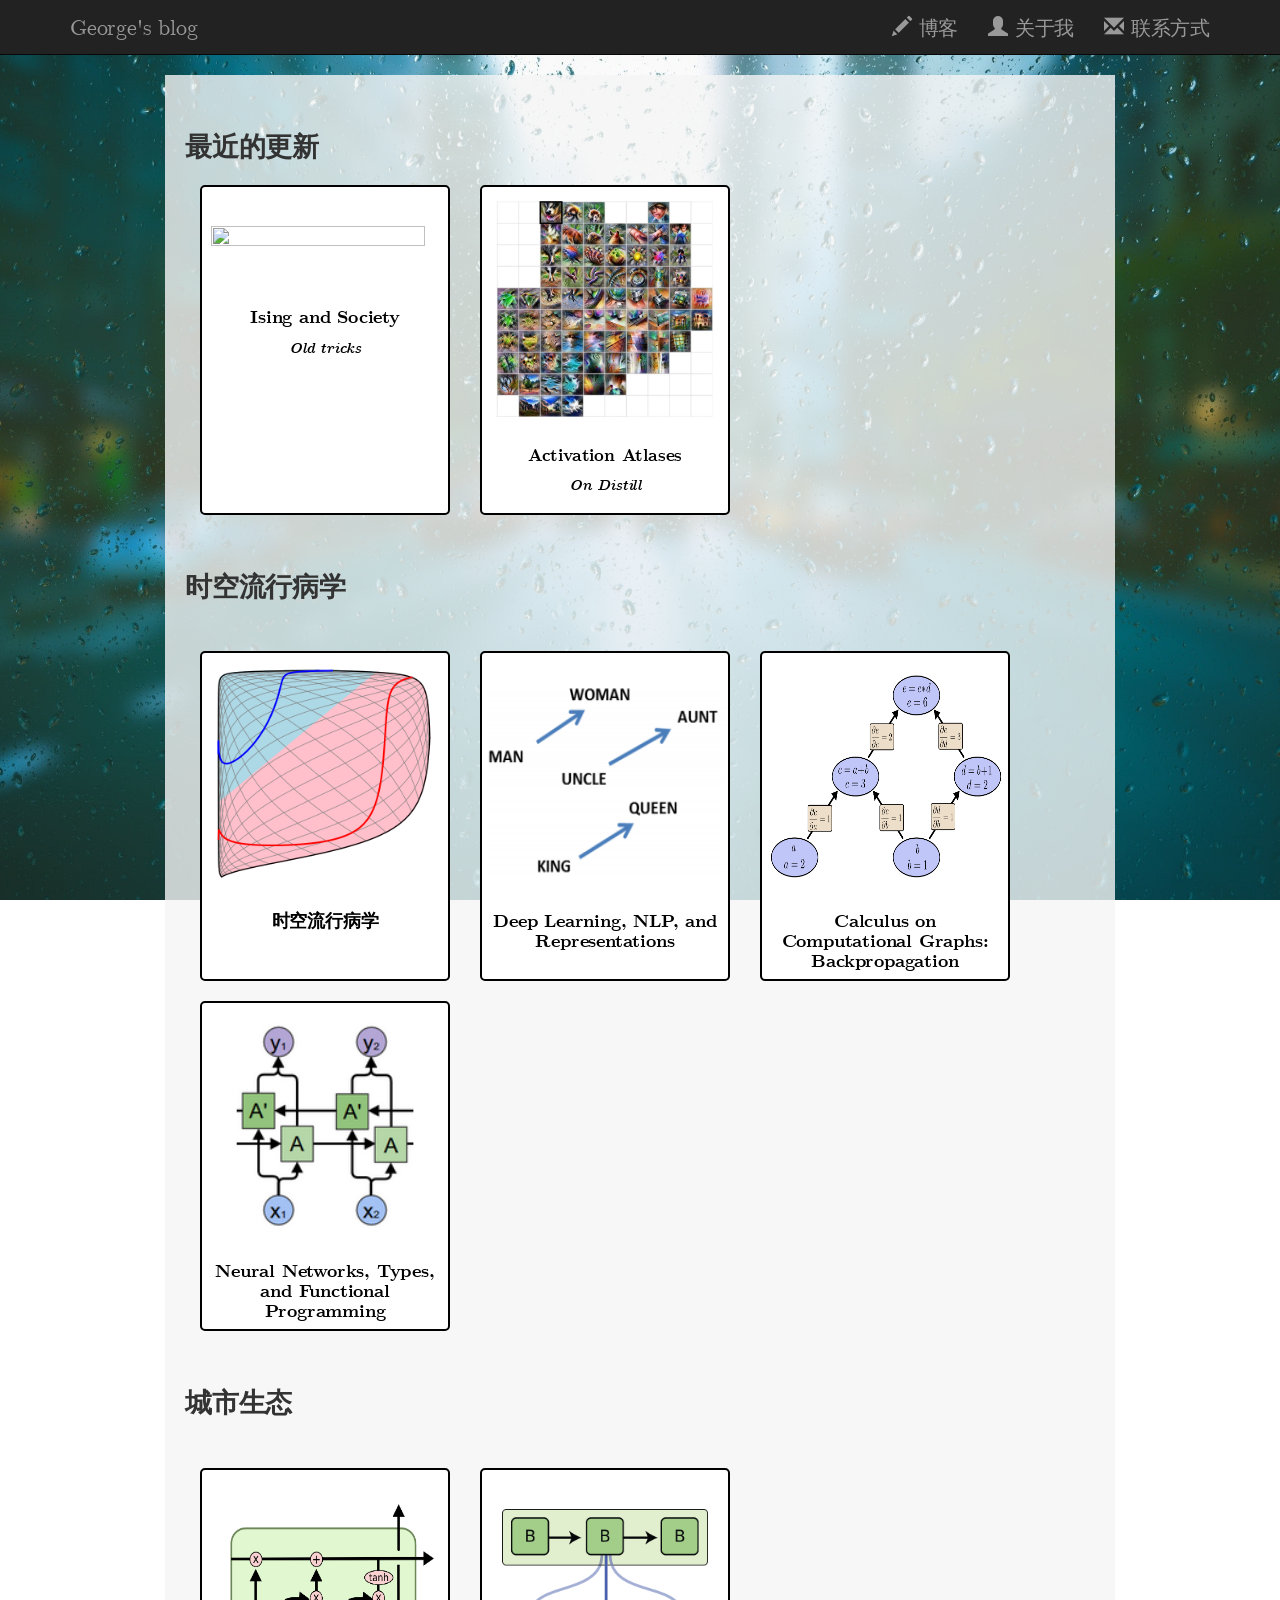
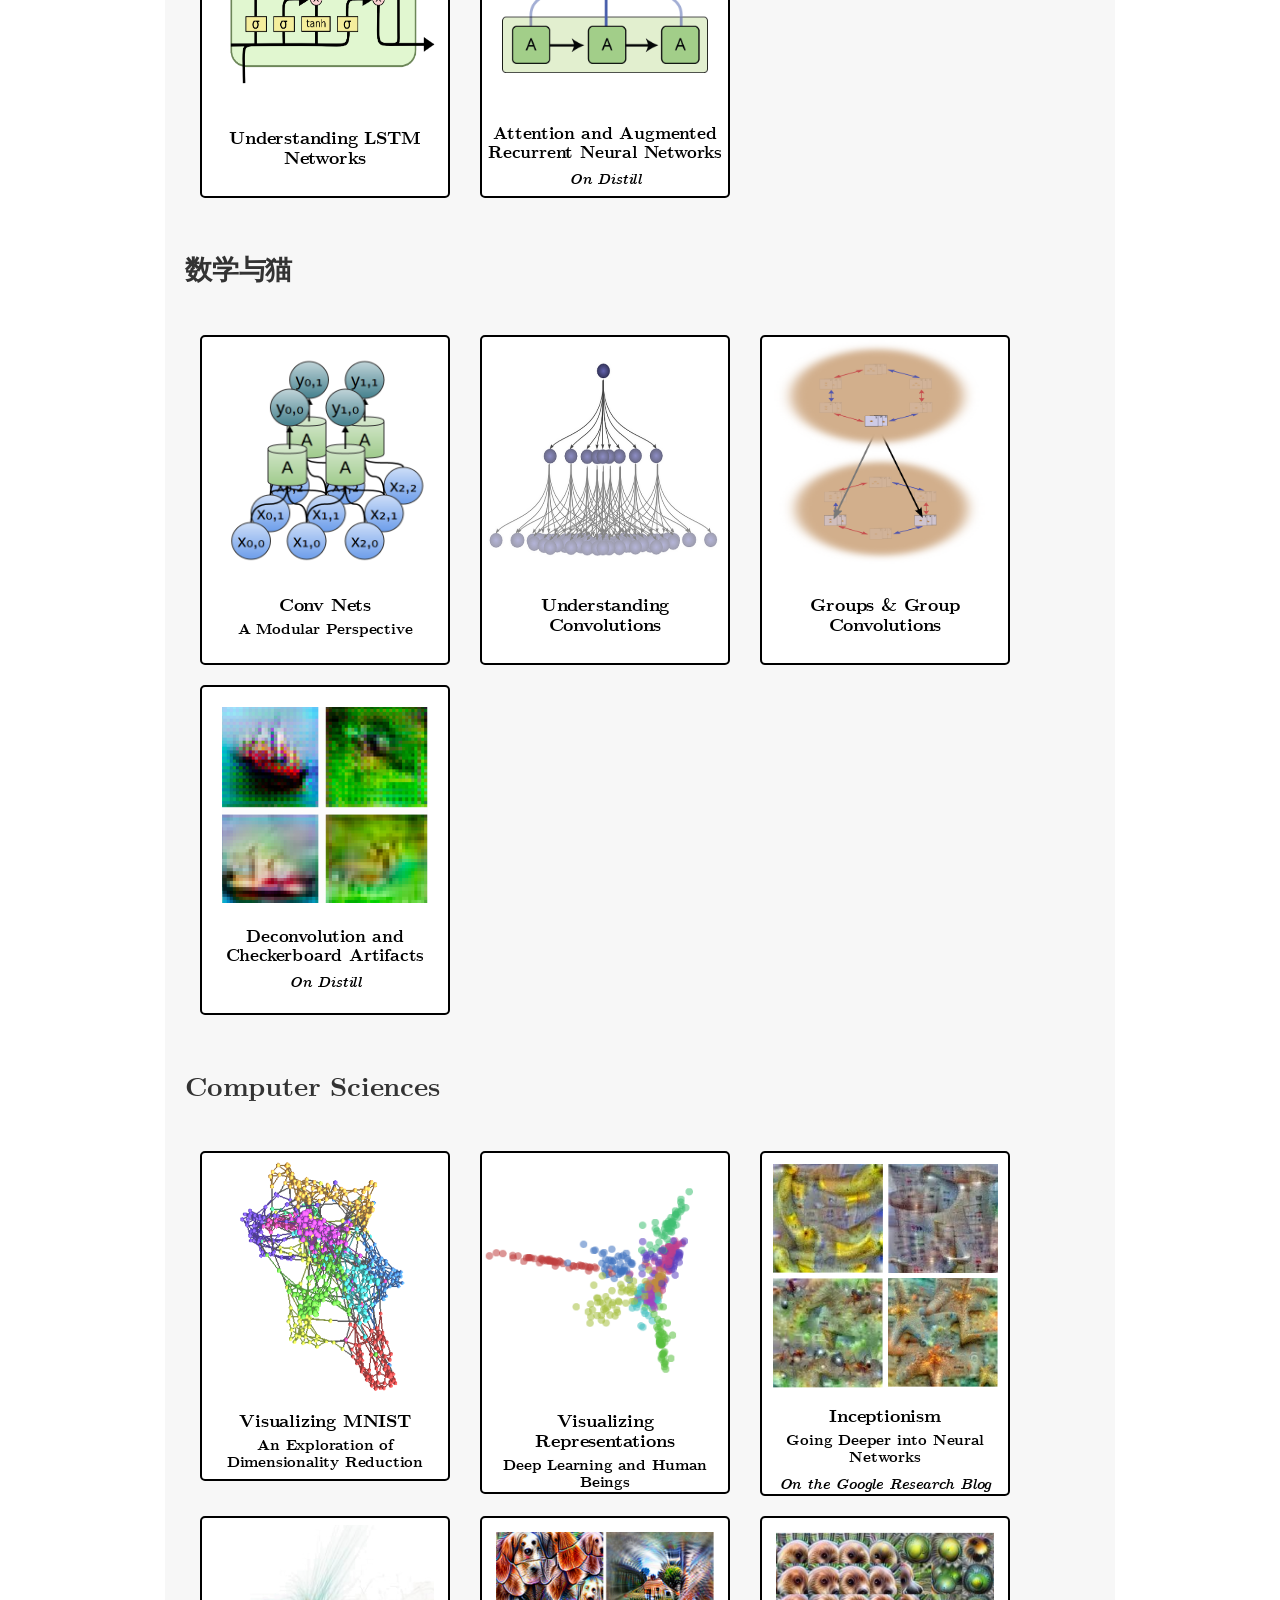
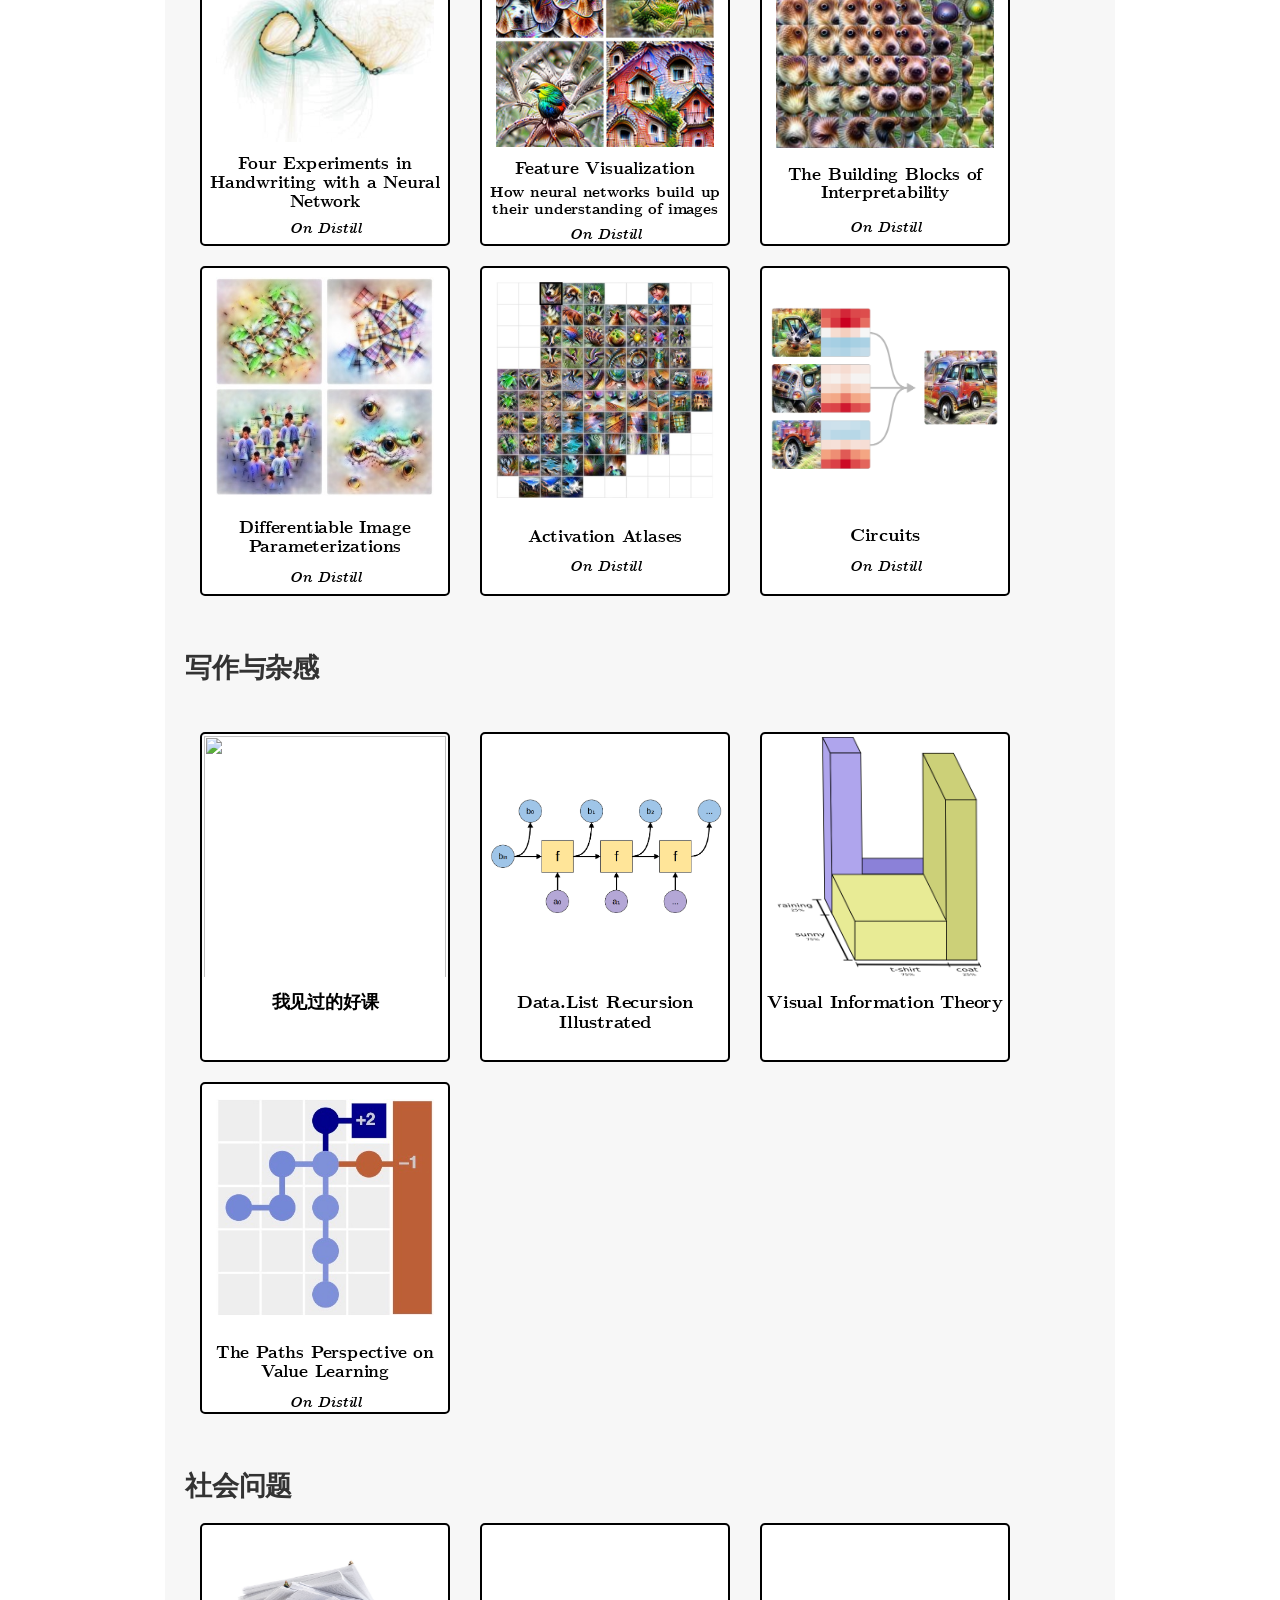
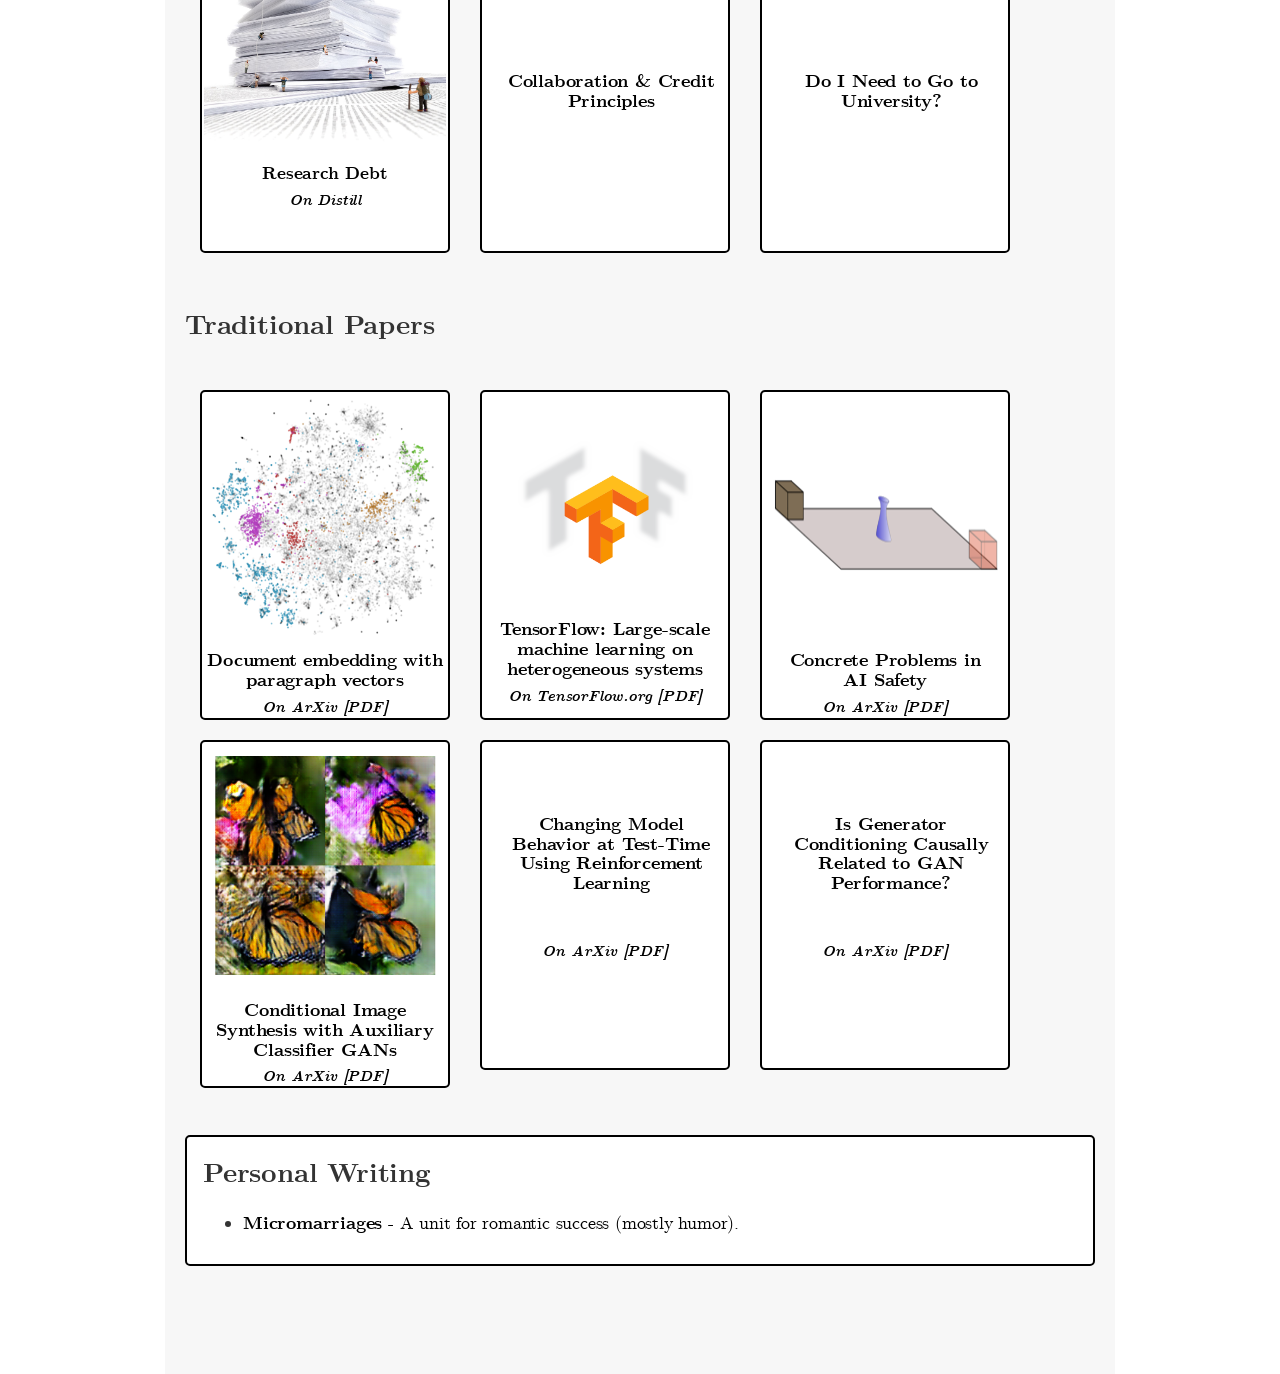
==== commit d3b82f3e: "我见过的好课" ====
--- a/index.html
+++ b/index.html
@@ -303,8 +303,8 @@
 
 <a href="posts/2014-07-FFN-Graphs-Vis/">
 <div class="post">
-<img src="posts/2014-07-FFN-Graphs-Vis/img/graph-HP-ships-labeled.png">
-<h3>Fanfiction, Graphs, and PageRank</h3>
+<img src="https://sd.keepcalm-o-matic.co.uk/i/keep-calm-drink-coffee-and-keep-on-studying-3.png">
+<h3>我见过的好课</h3>
 </div>
 </a>
 
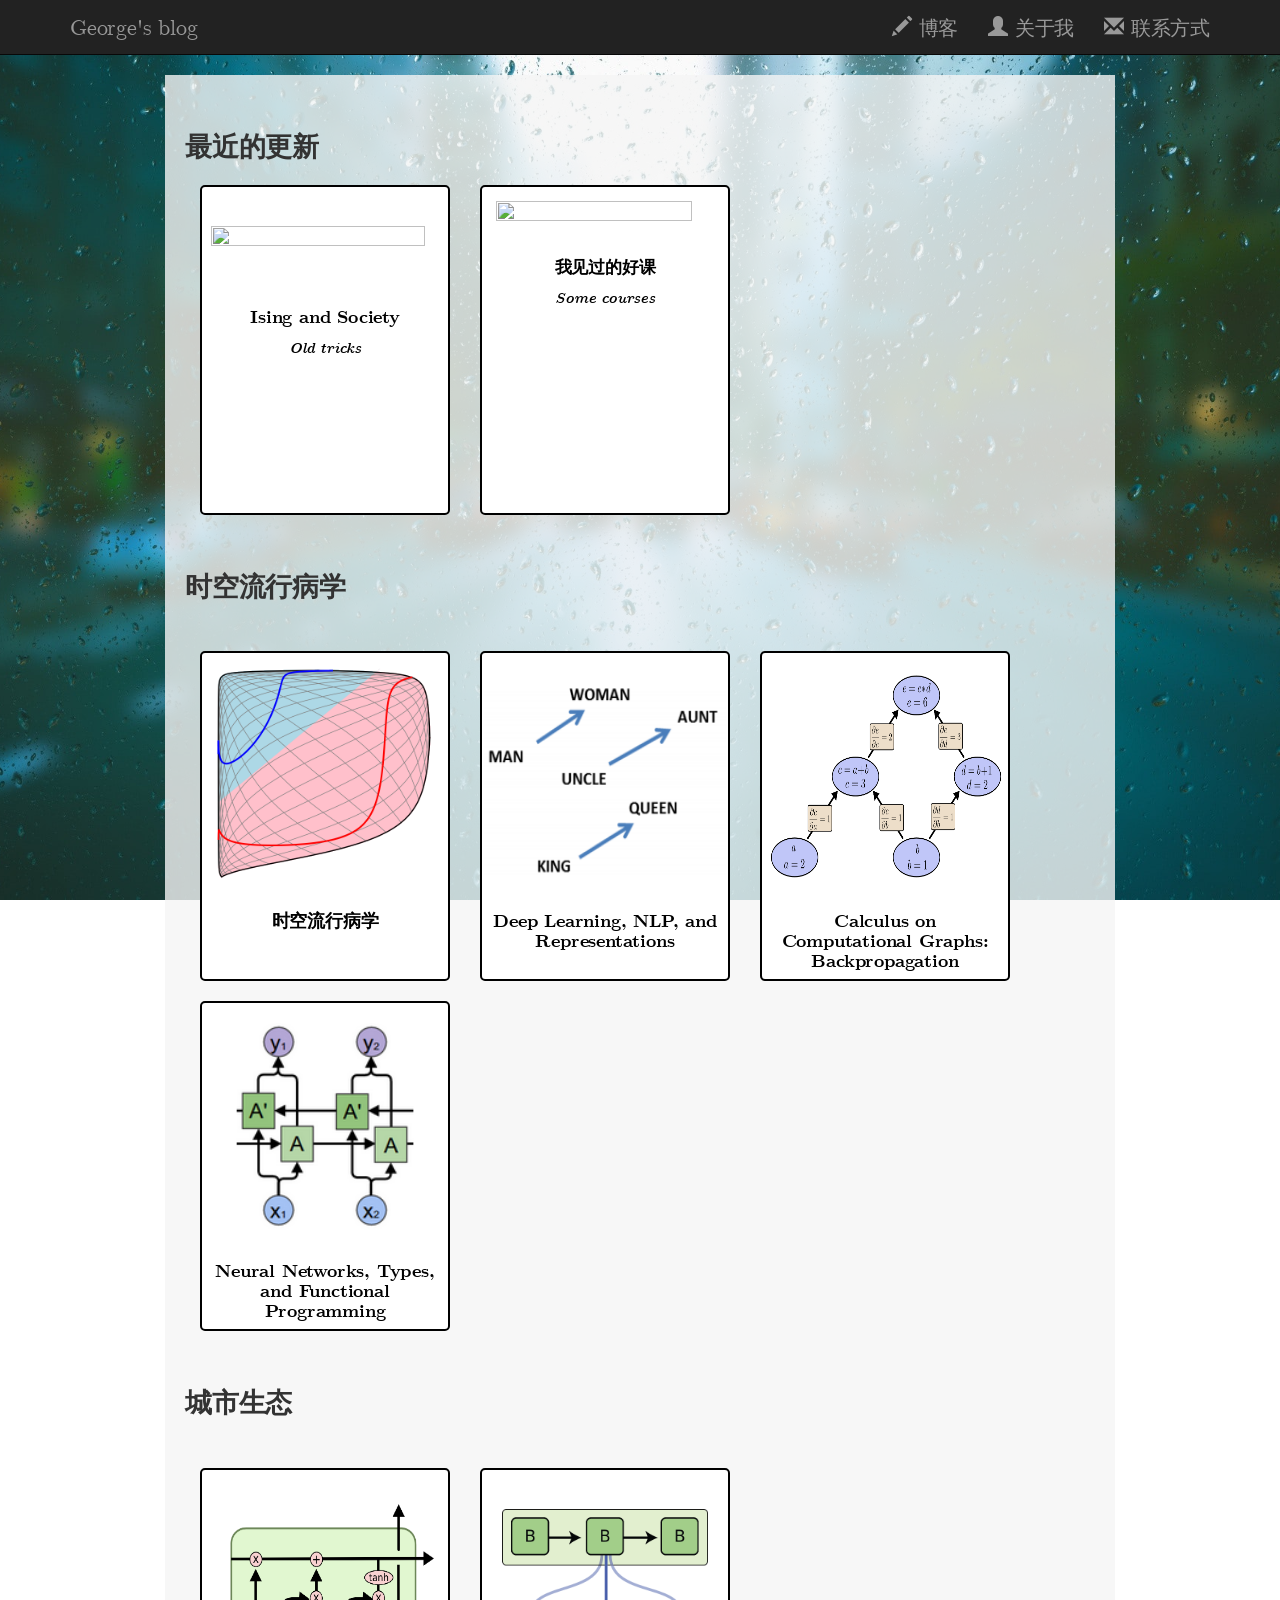
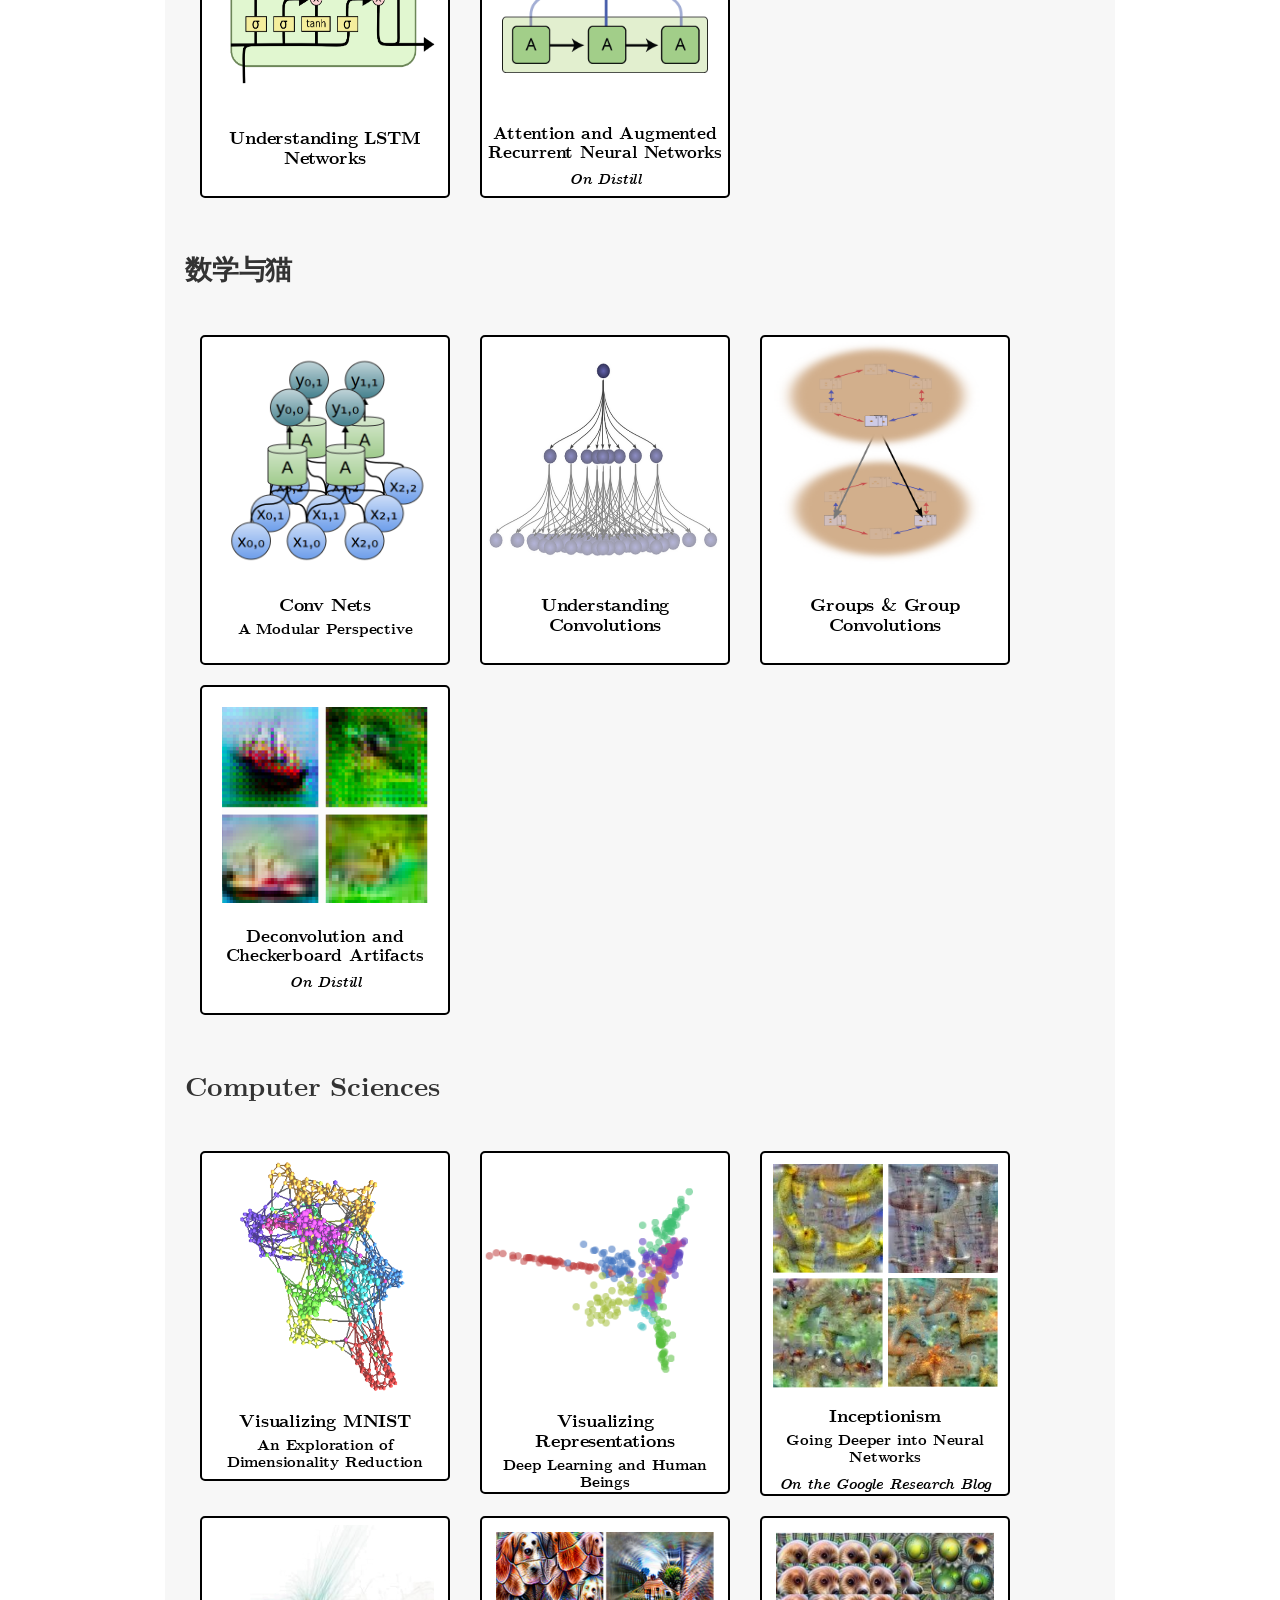
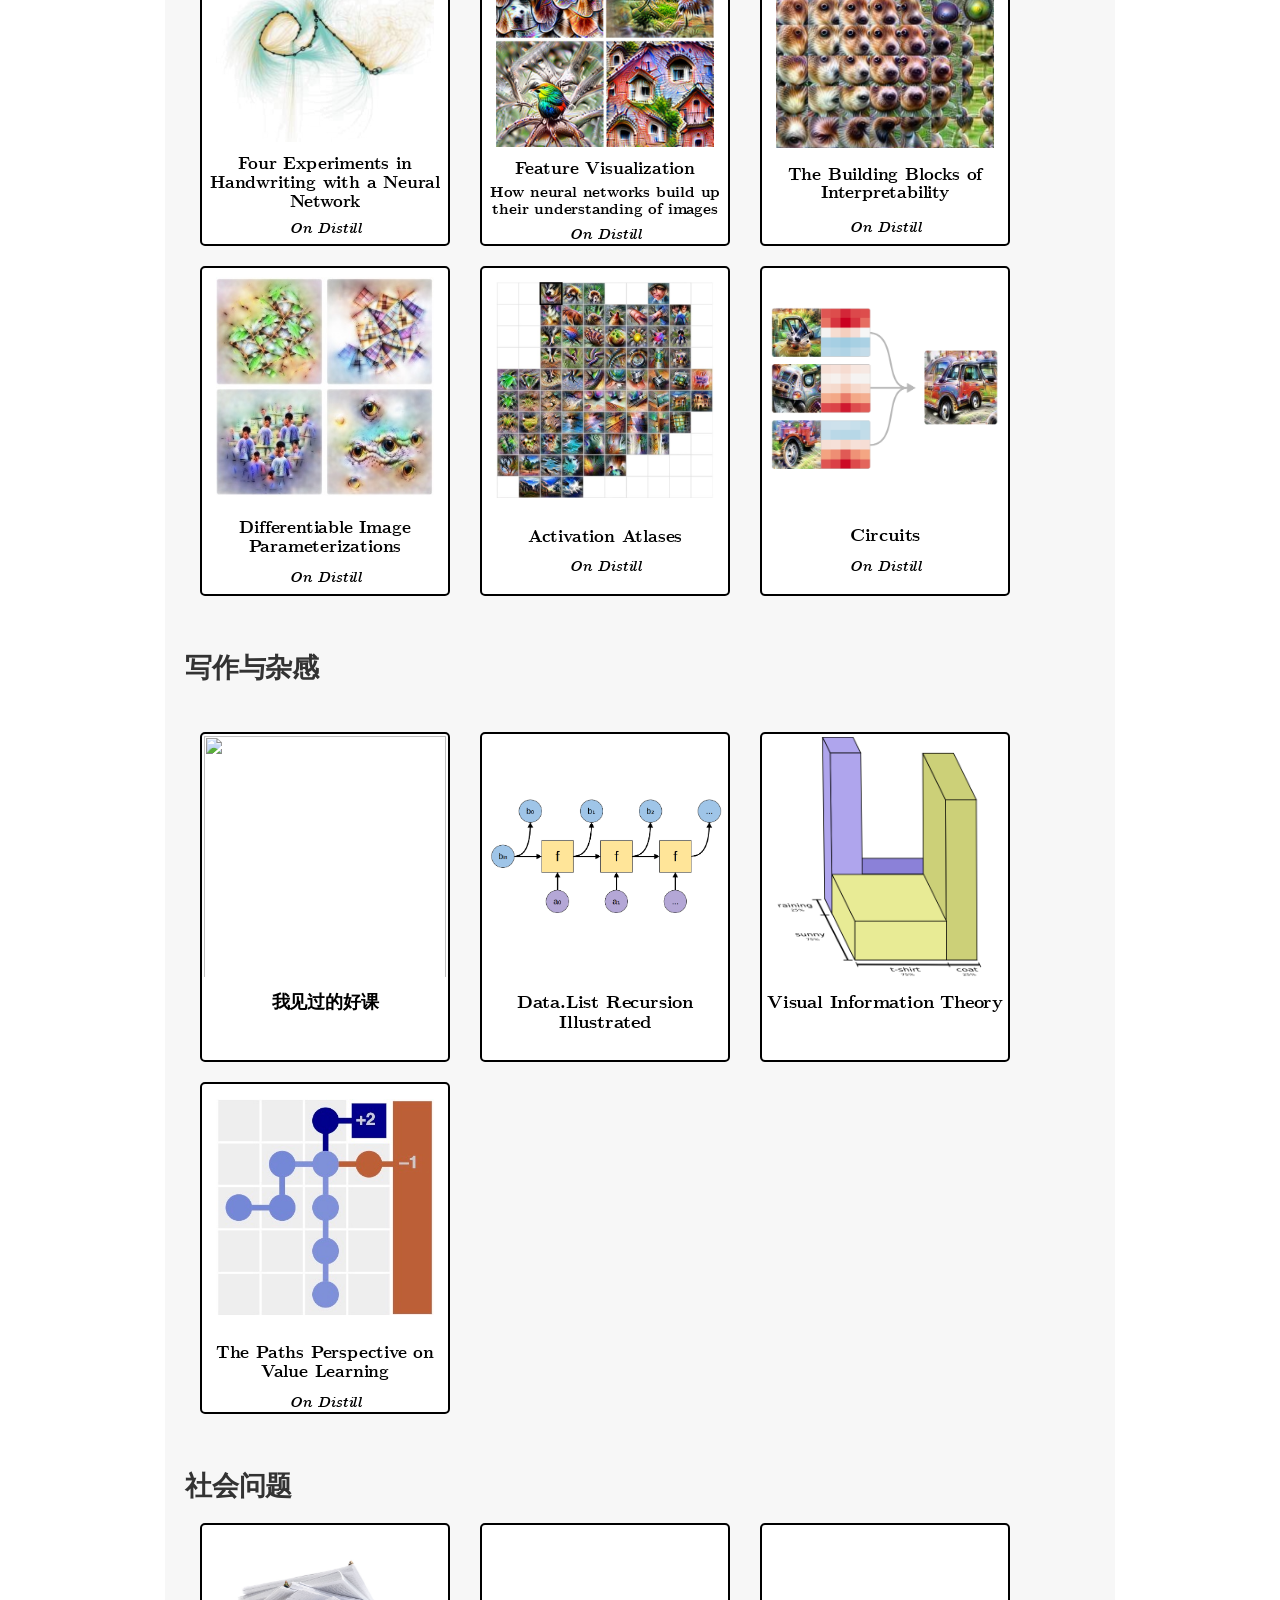
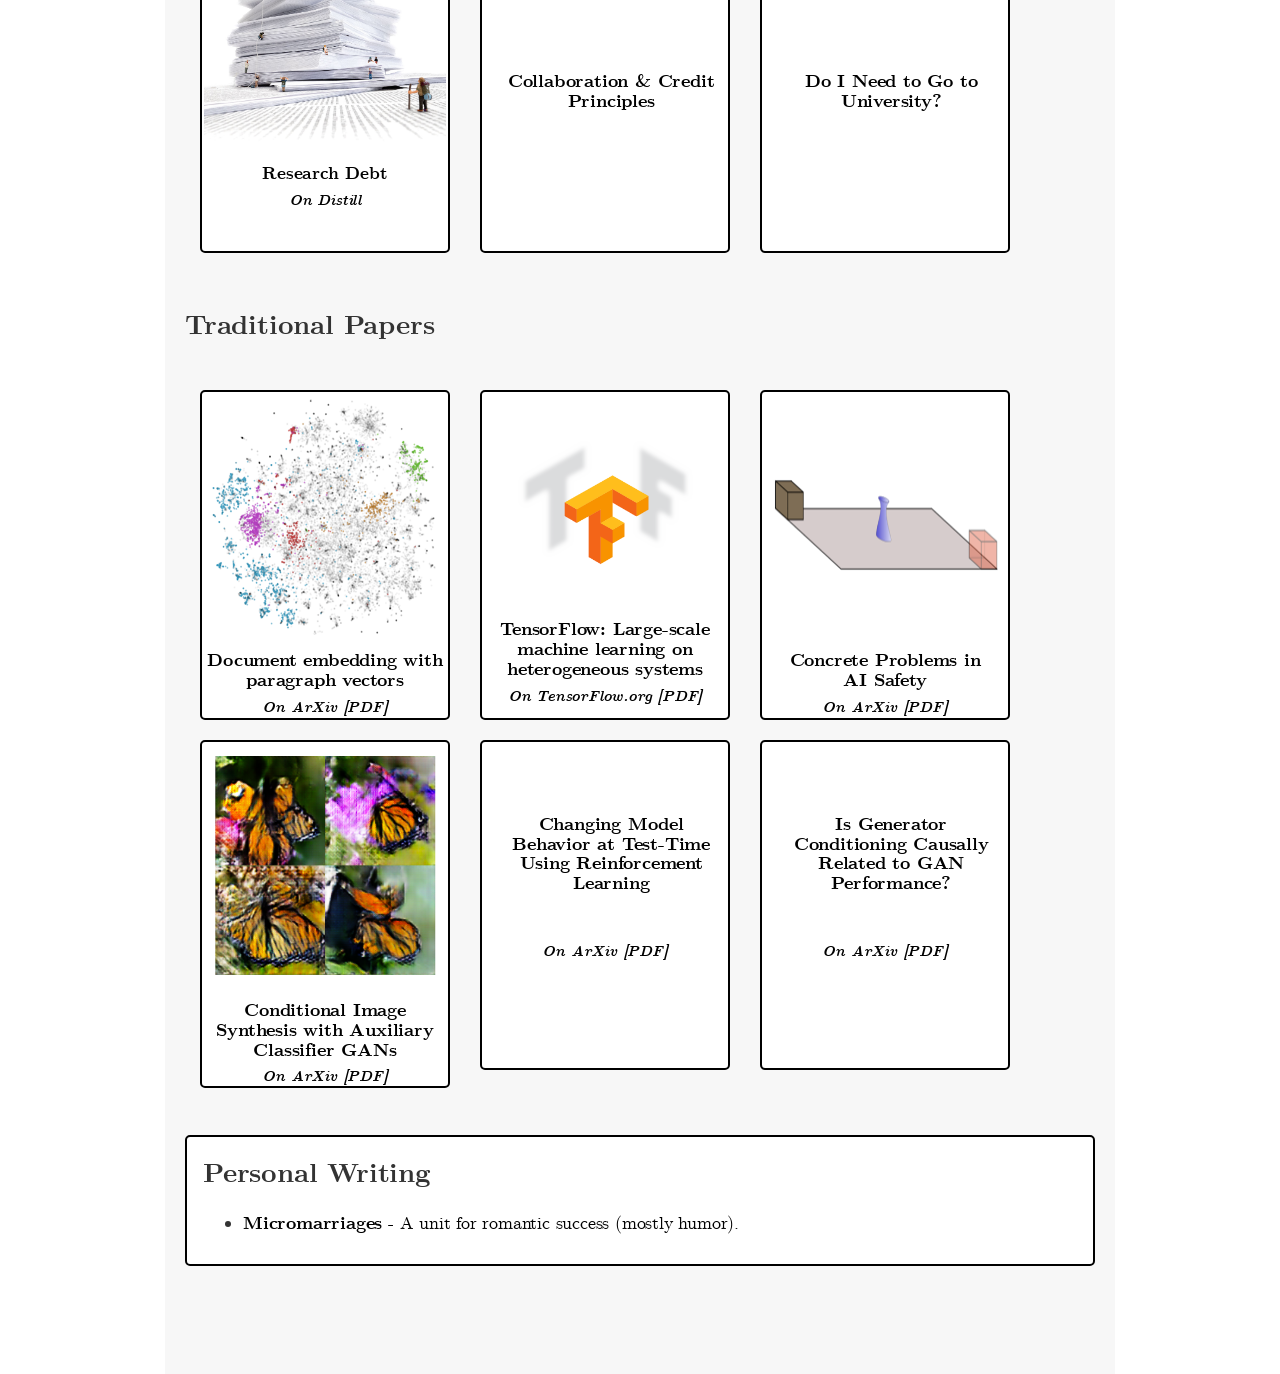
==== commit d7a03c4c: "更新" ====
--- a/index.html
+++ b/index.html
@@ -5,6 +5,15 @@
     <head>
         <meta http-equiv="Content-Type" content="text/html; charset=UTF-8" />
         <title>Home - George's blog</title>
+        <!-- Global site tag (gtag.js) - Google Analytics -->
+        <script async src="https://www.googletagmanager.com/gtag/js?id=UA-170680730-1"></script>
+        <script>
+        window.dataLayer = window.dataLayer || [];
+        function gtag(){dataLayer.push(arguments);}
+        gtag('js', new Date());
+
+        gtag('config', 'UA-170680730-1');
+        </script>
 
         <link rel="stylesheet" href="./fonts/Serif/cmun-serif.css" />
         <link rel="stylesheet" href="./fonts/Serif-Slanted/cmun-serif-slanted.css" />
@@ -98,11 +107,11 @@
     </div>
 </a>
 
-<a href="https://distill.pub/2019/activation-atlas/">
+<a href="posts/2020-06-我见过的好课/">
     <div class="post">
-    <img style="width:90%; height: 90%; margin-left: 5%; margin-top: 5%; margin-bottom: 5%;" src="images/post-covers/atlas.png">
-    <h3 style="margin-top:16px; font-size:95%;">Activation Atlases</h3>
-    <h4 style="margin-top:12px;"><i>On Distill</i></h4>
+    <img style="width:90%; height: 90%; margin-left: 5%; margin-top: 5%; margin-bottom: 5%;" src="https://sd.keepcalm-o-matic.co.uk/i/keep-calm-drink-coffee-and-keep-on-studying-3.png">
+    <h3 style="margin-top:16px; font-size:95%;">我见过的好课</h3>
+    <h4 style="margin-top:12px;"><i>Some courses</i></h4>
     </div>
 </a>
 
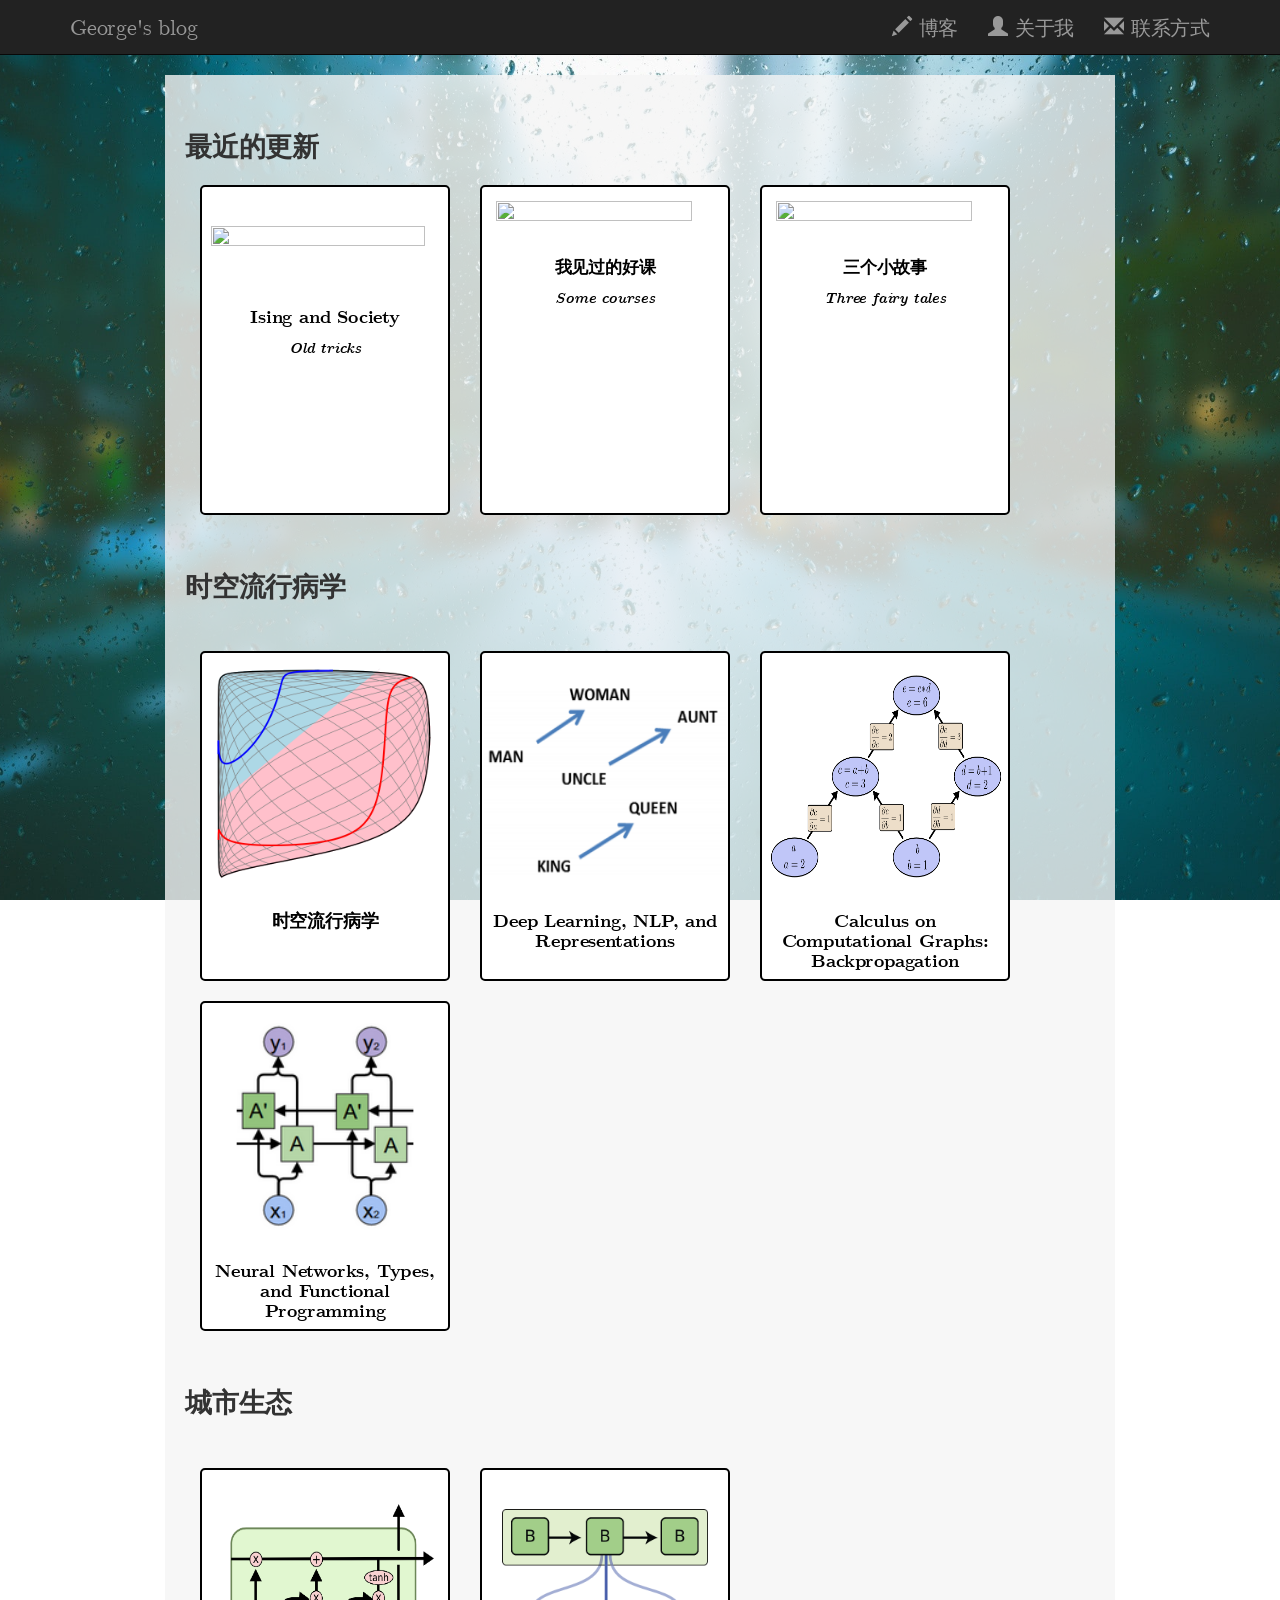
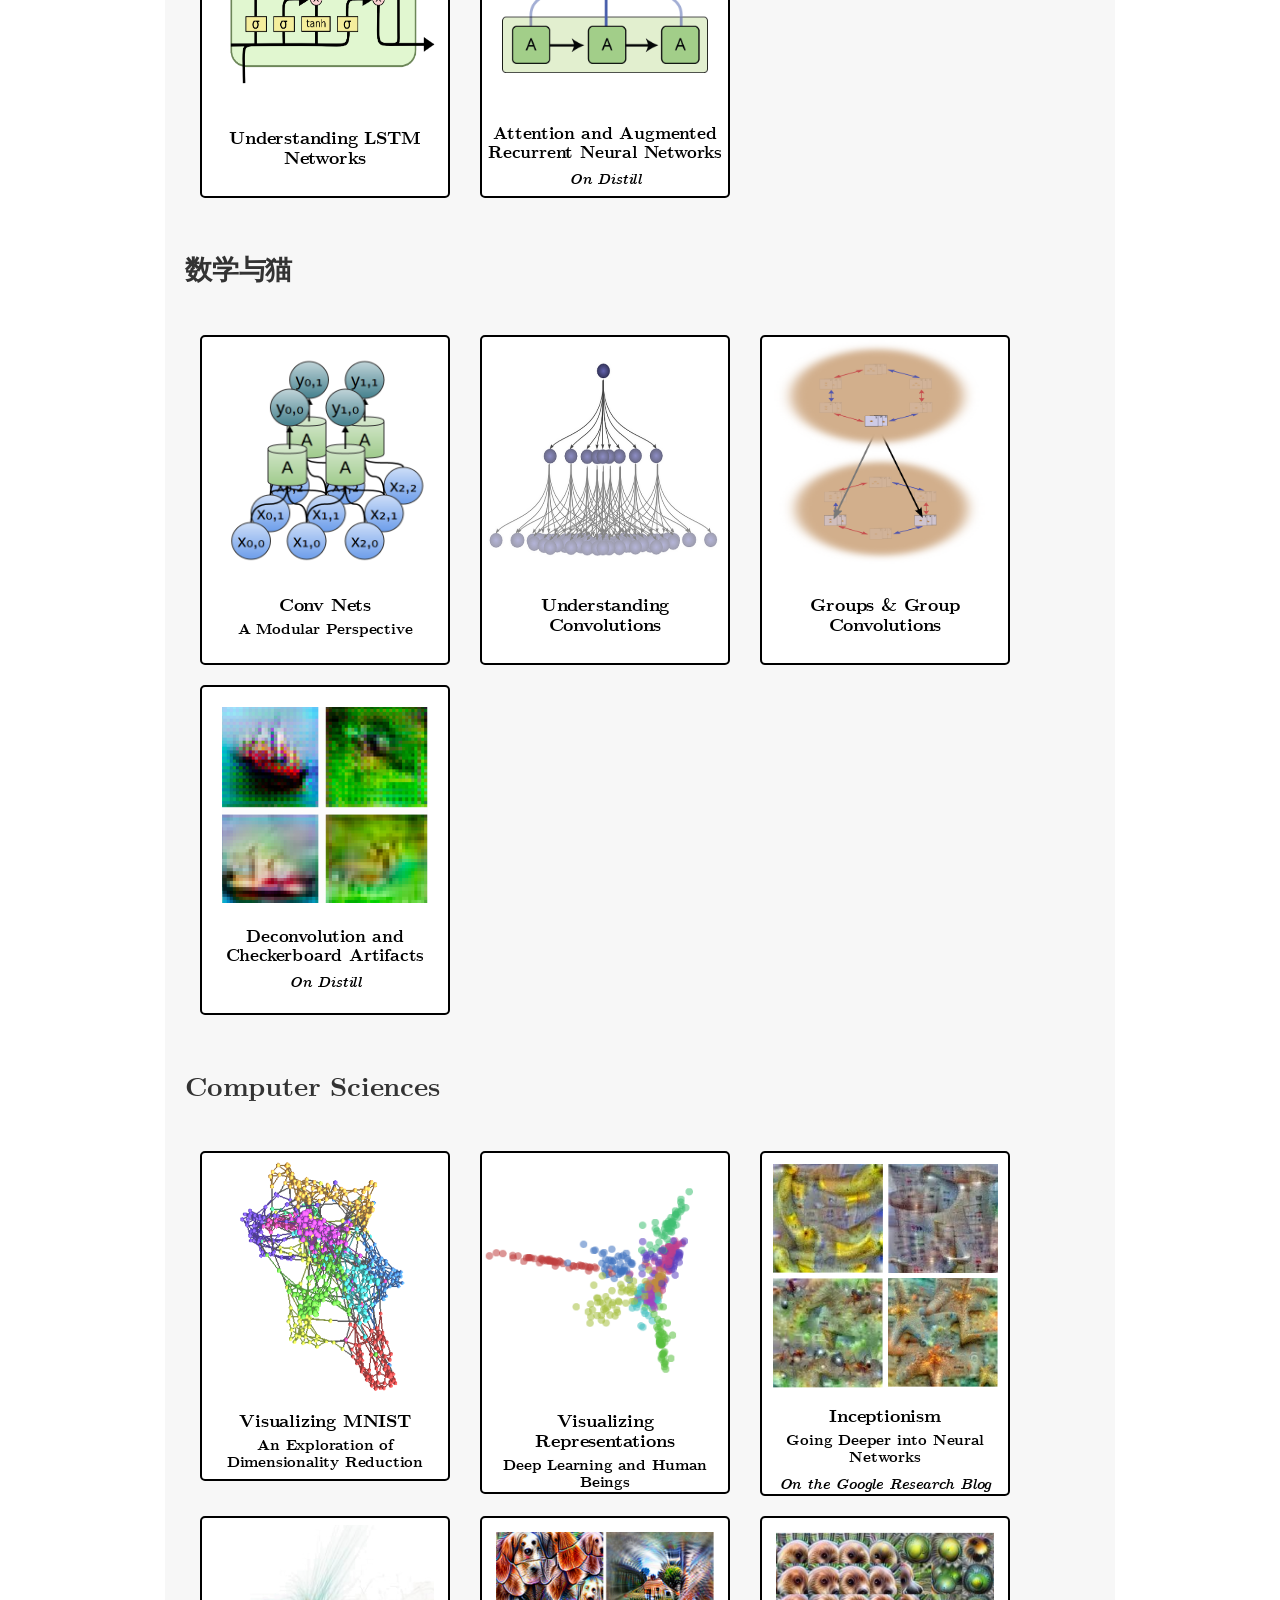
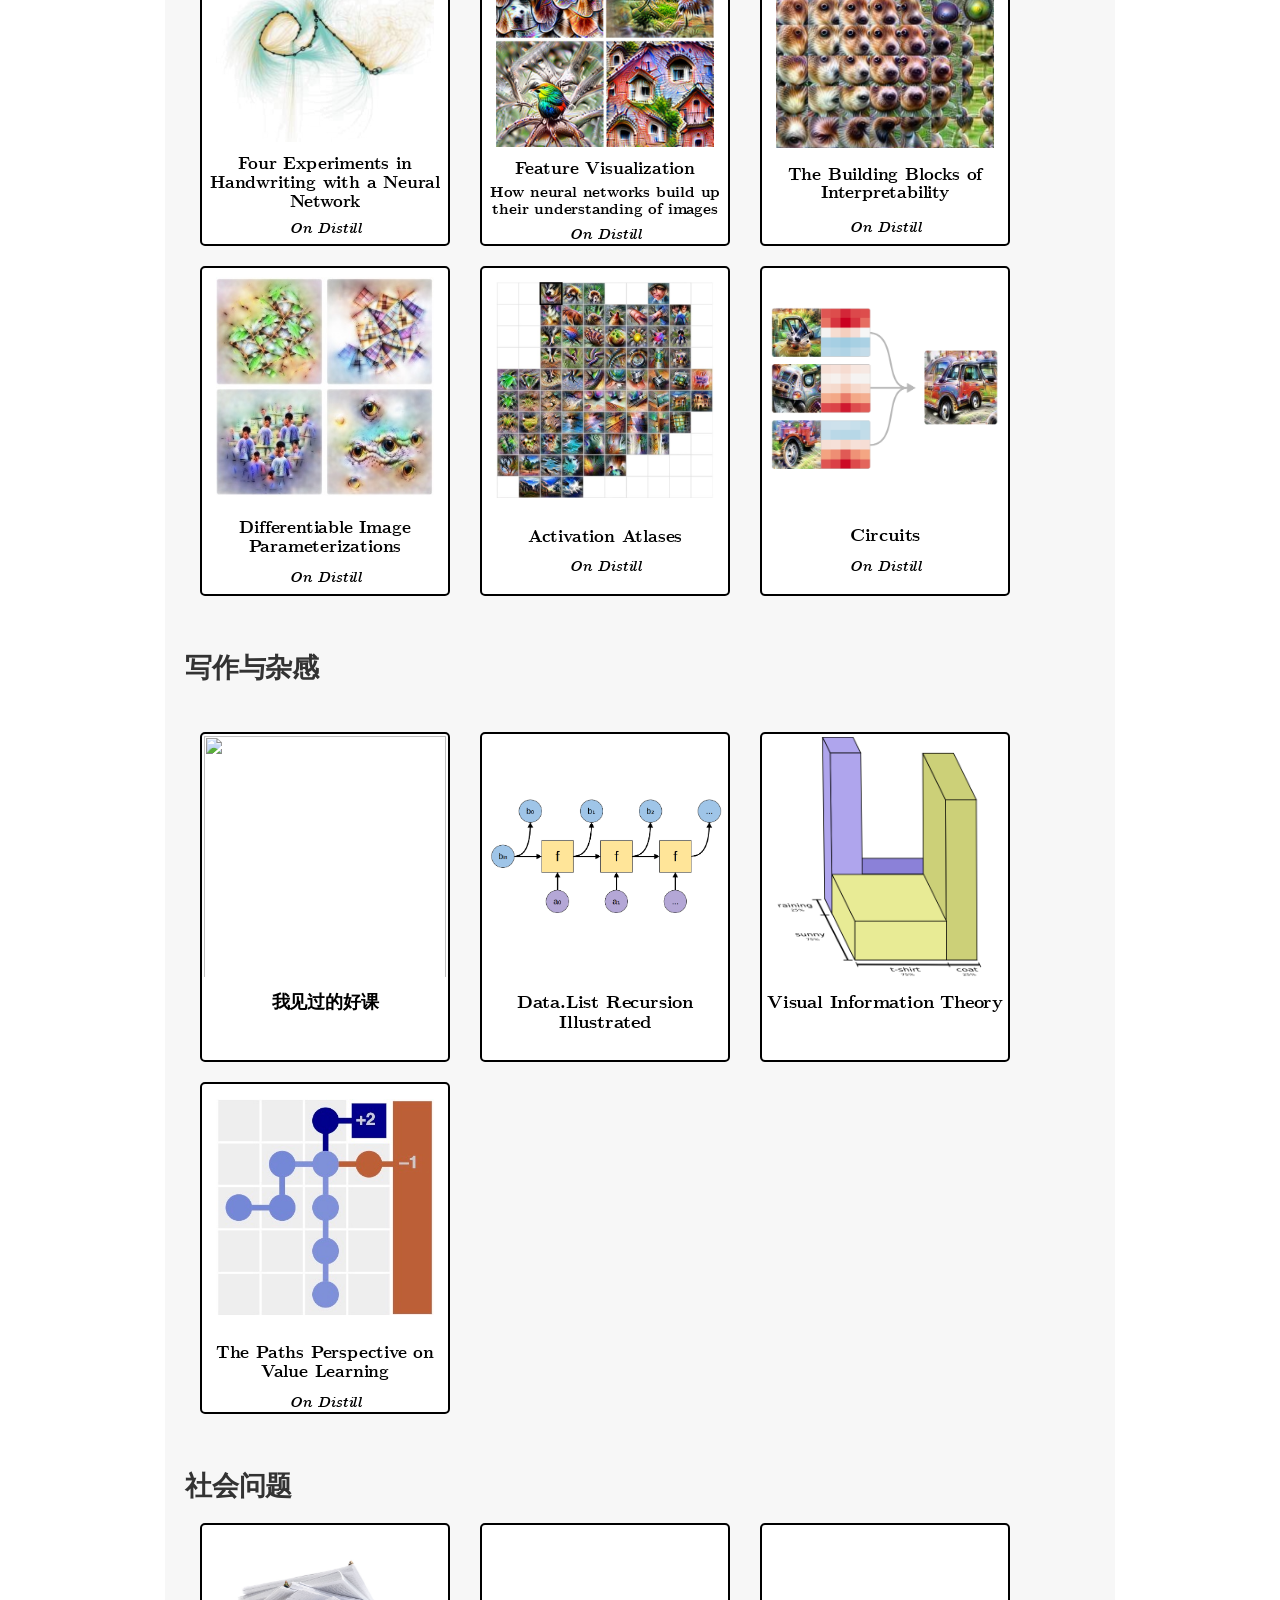
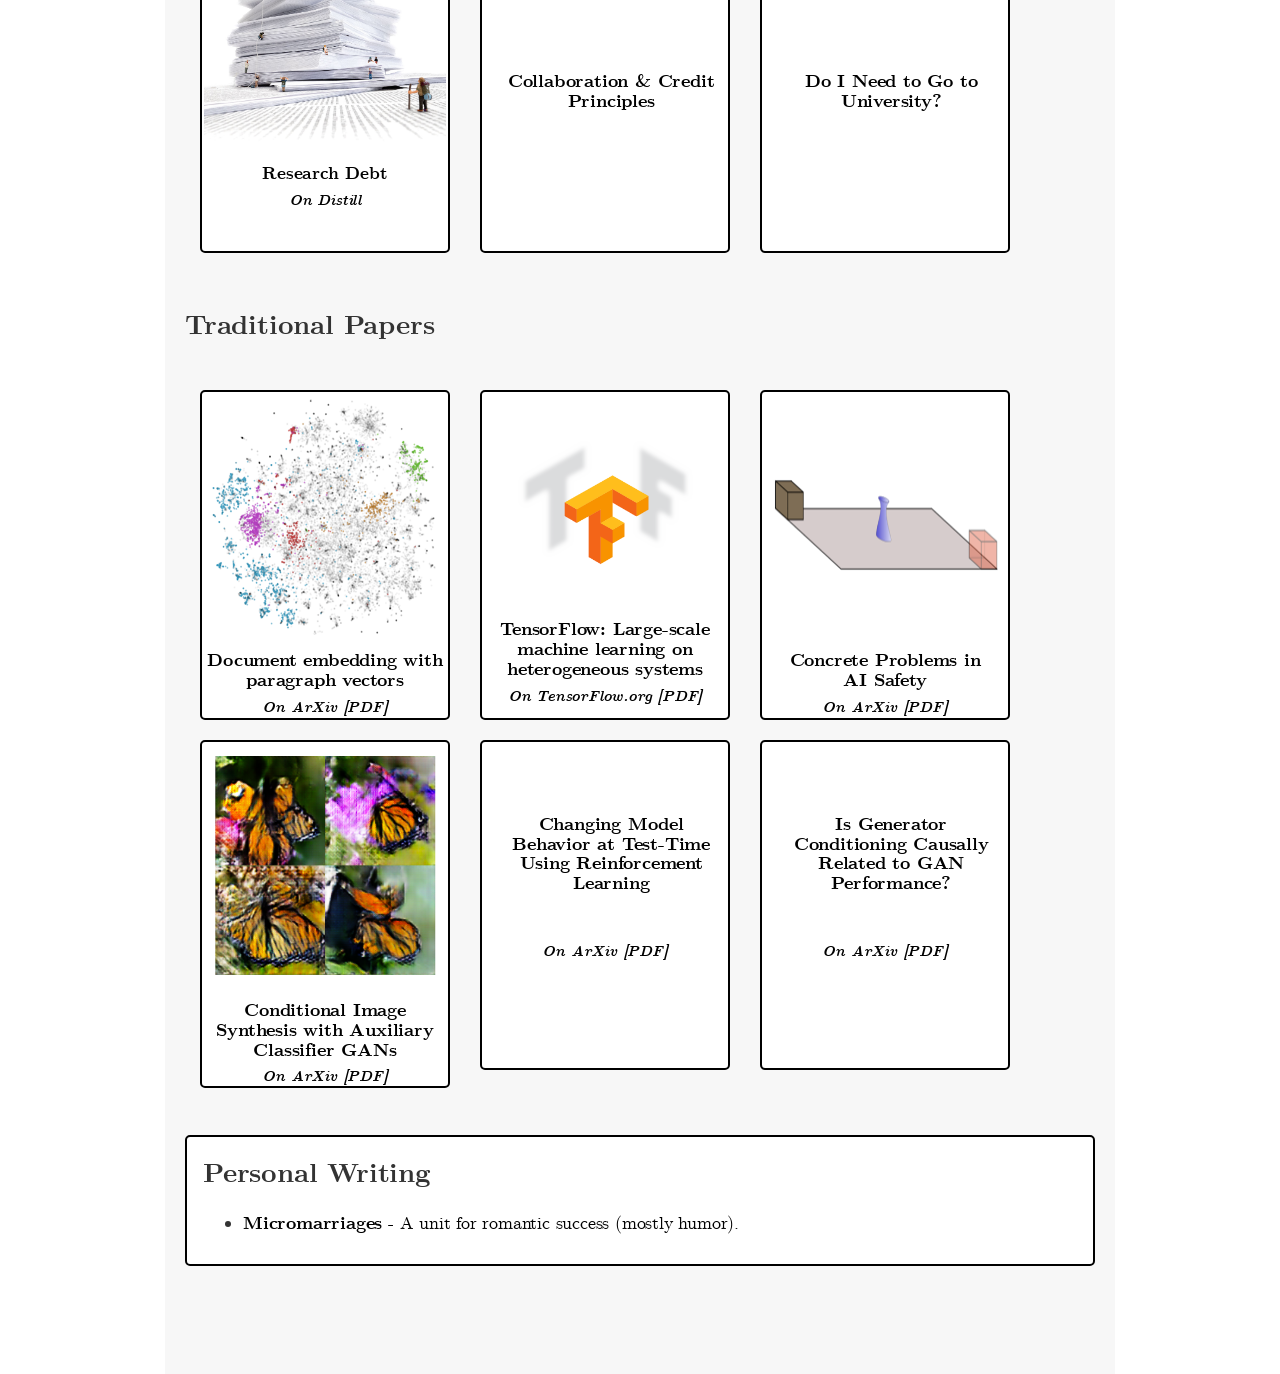
==== commit ebb0936b: "Update index.html" ====
--- a/index.html
+++ b/index.html
@@ -115,6 +115,13 @@
     </div>
 </a>
 
+<a href="posts/2020-07-三个小故事/">
+    <div class="post">
+    <img style="width:90%; height: 90%; margin-left: 5%; margin-top: 5%; margin-bottom: 5%;" src="https://timgsa.baidu.com/timg?image&quality=80&size=b9999_10000&sec=1593879547212&di=5b31d7e49be34a0c223d4cf3a3683f7c&imgtype=0&src=http%3A%2F%2Fimg2.imgtn.bdimg.com%2Fit%2Fu%3D942194977%2C1005785184%26fm%3D214%26gp%3D0.jpg">
+    <h3 style="margin-top:16px; font-size:95%;">三个小故事</h3>
+    <h4 style="margin-top:12px;"><i>Three fairy tales</i></h4>
+    </div>
+</a>
 
 <br style="clear:left;">
 
